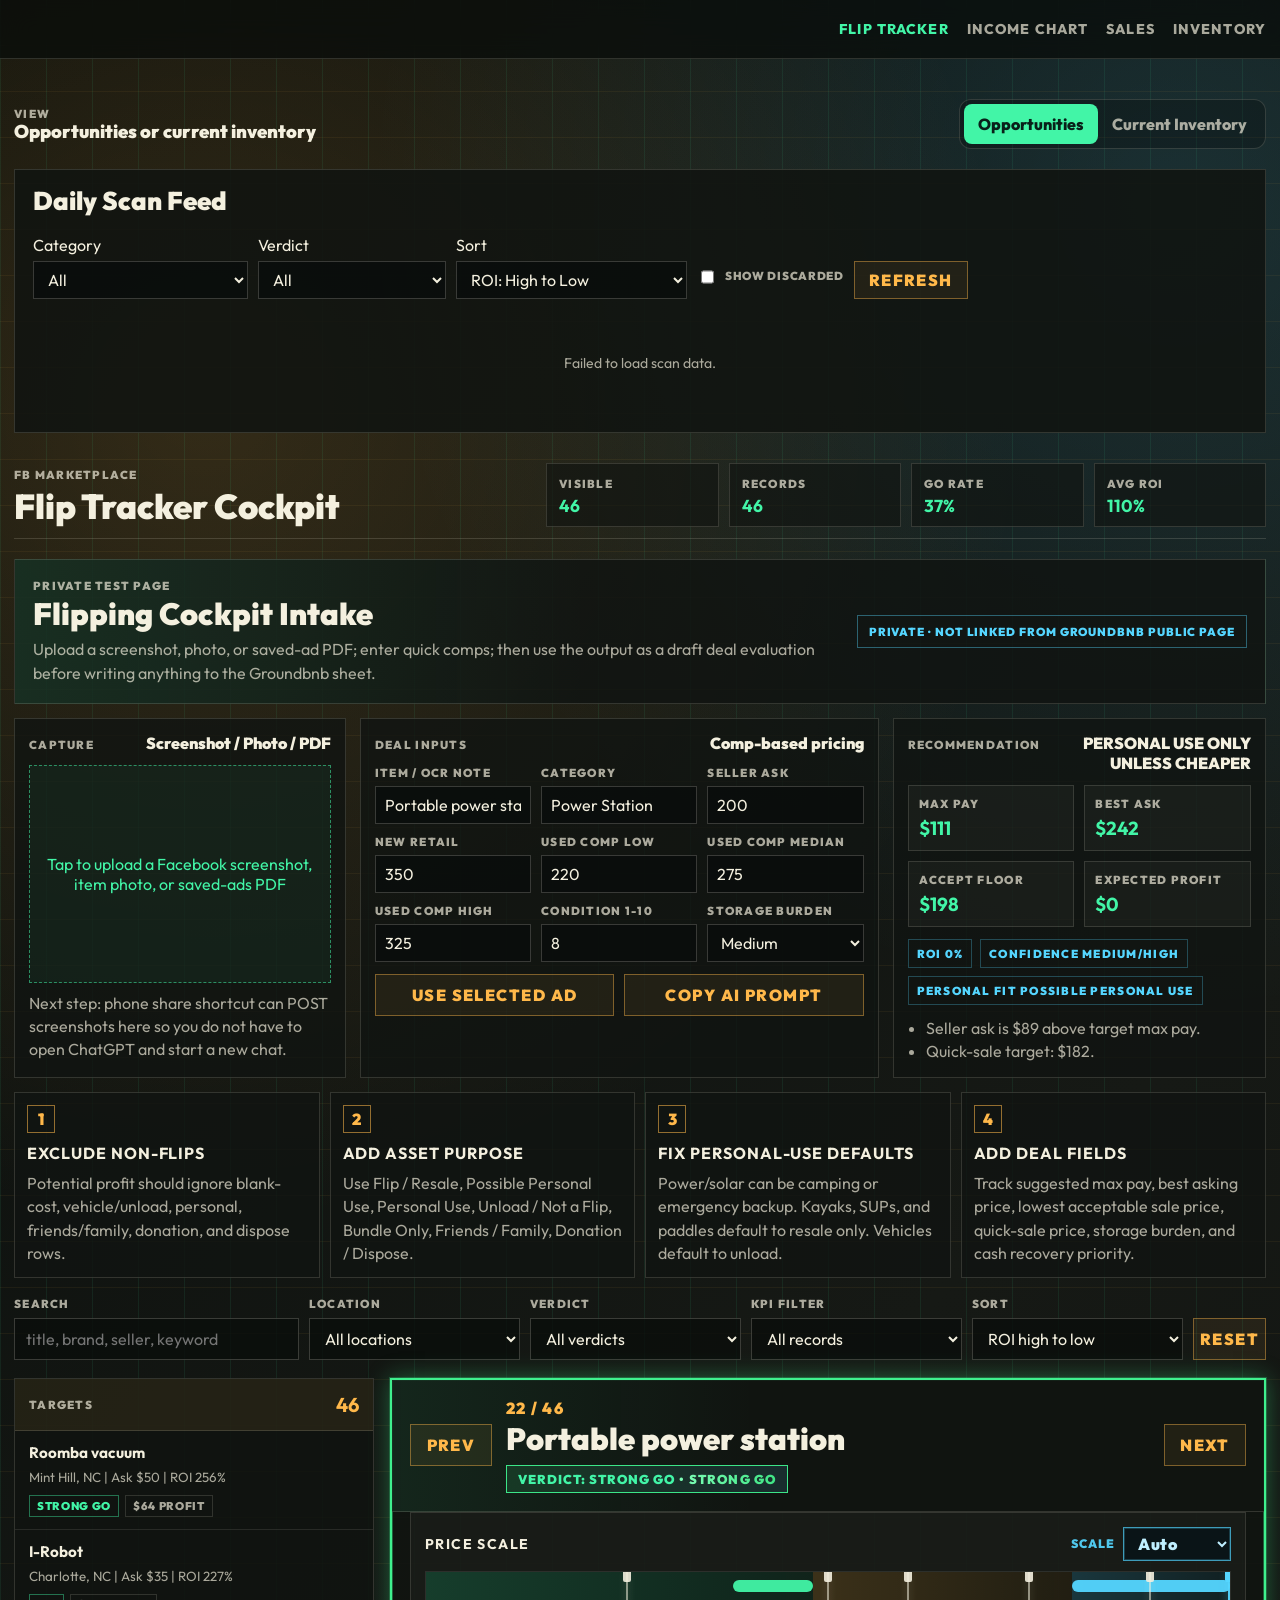
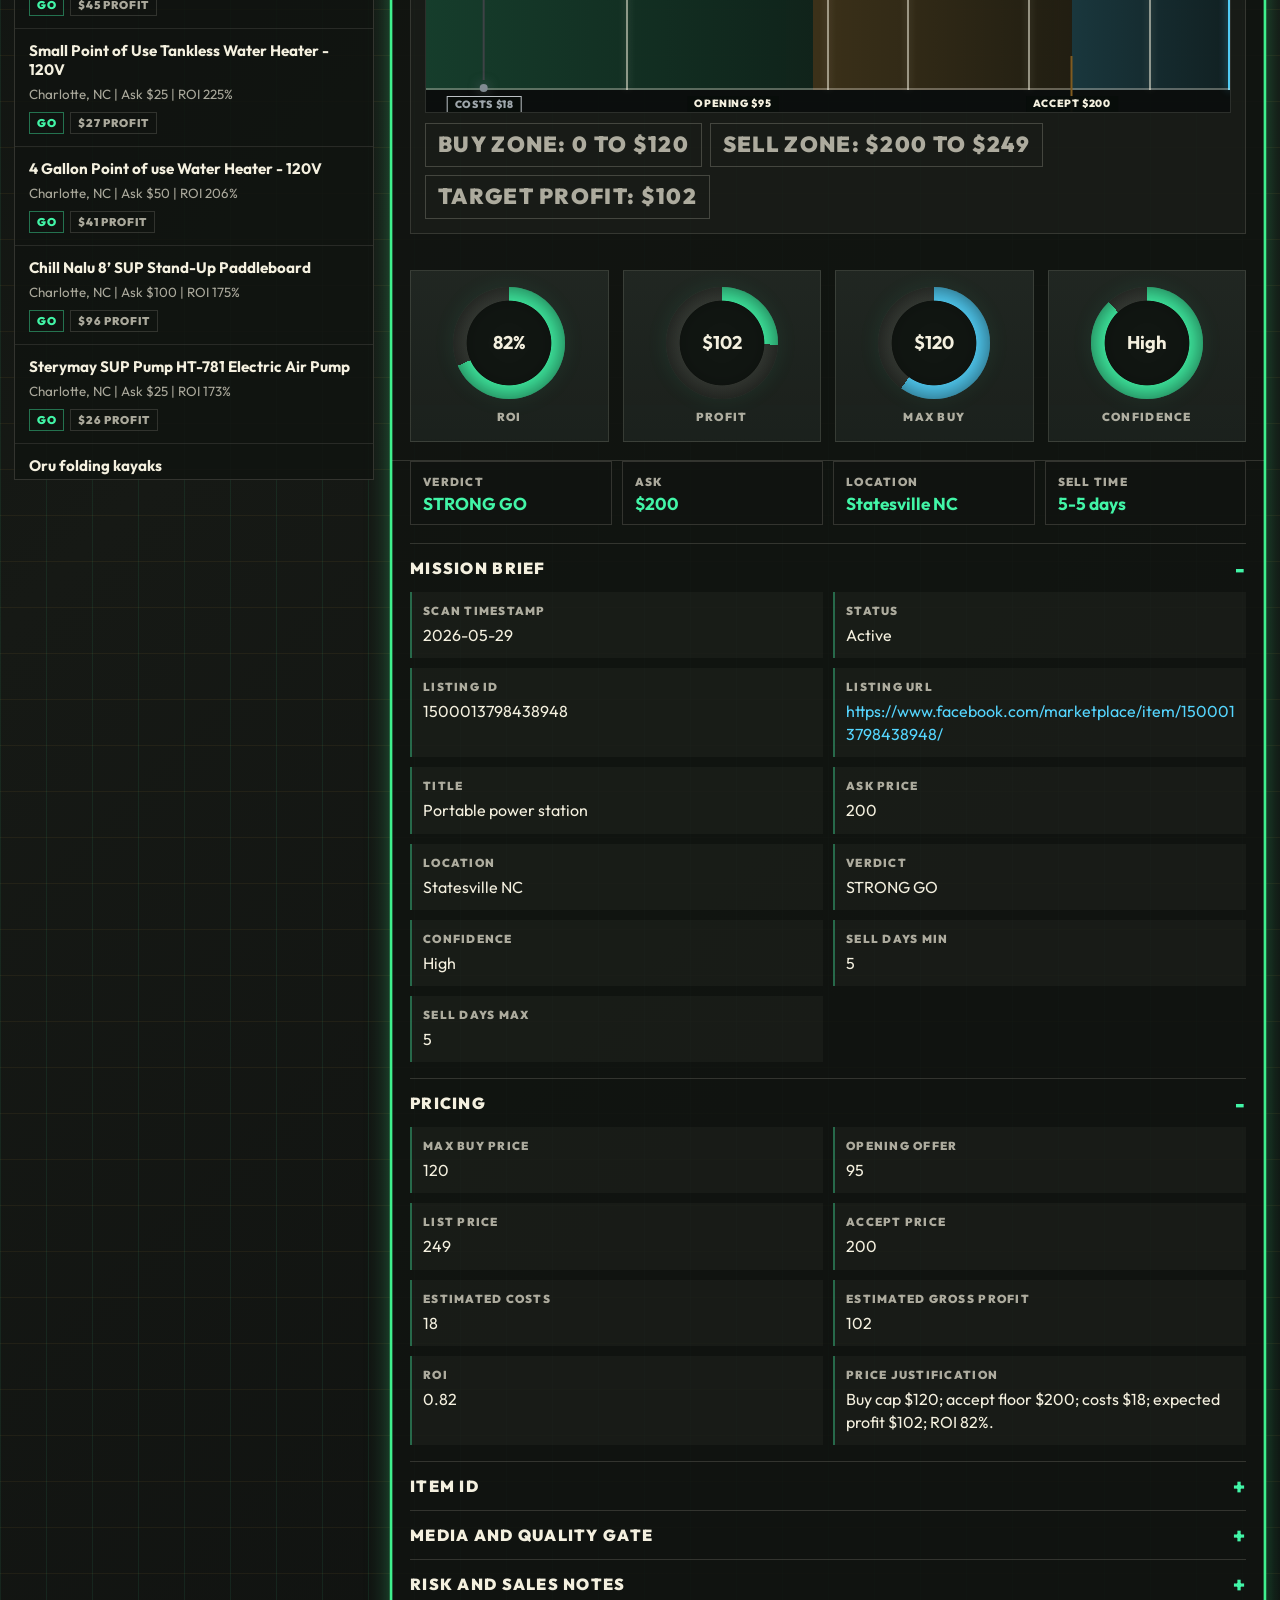
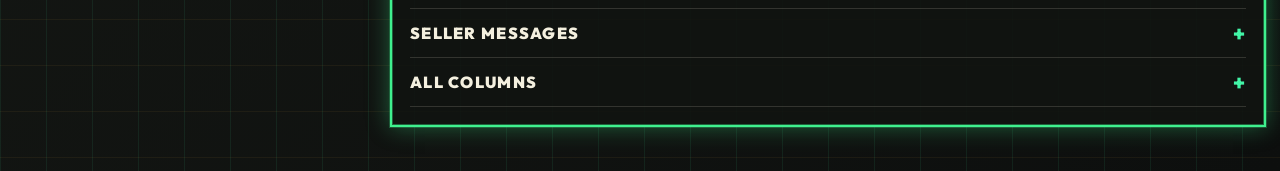
==== flip-tracker.html @ 13d21523 "Refresh inventory pricing assets" ====
<!DOCTYPE html>
<html lang="en">
<head>
    <meta charset="UTF-8">
    <meta name="viewport" content="width=device-width, initial-scale=1.0">
    <title>Flip Tracker Cockpit</title>
    <link rel="preconnect" href="https://fonts.googleapis.com">
    <link rel="preconnect" href="https://fonts.gstatic.com" crossorigin>
    <link href="https://fonts.googleapis.com/css2?family=Outfit:wght@400;600;700;900&display=swap" rel="stylesheet">
    <link rel="stylesheet" href="flip-tracker.css?v=20261014-3">
    <link rel="stylesheet" href="scan-feed.css?v=20260907-1">
</head>
<body>
    <header class="top-header">
        <nav class="header-nav" aria-label="Main menu">
            <a class="header-link active" href="/flip-tracker.html">Flip Tracker</a>
            <a class="header-link" href="/Flipping%20Income%20Chart/">Income Chart</a>
            <a class="header-link" href="/sales-by-month.html">Sales</a>
            <a class="header-link" href="/inventory.html">Inventory</a>
        </nav>
    </header>

    <main class="cockpit-shell">

        <section class="tracker-mode-bar" aria-label="Tracker mode">
            <div>
                <span class="eyebrow">View</span>
                <h2>Opportunities or current inventory</h2>
            </div>
            <div class="tracker-mode-toggle" role="group" aria-label="Tracker view">
                <button type="button" class="mode-toggle active" data-tracker-mode="opportunities">Opportunities</button>
                <button type="button" class="mode-toggle" data-tracker-mode="inventory">Current Inventory</button>
            </div>
        </section>

        <section id="inventory-view" class="inventory-view" hidden aria-live="polite">
            <div class="inventory-view-head">
                <div>
                    <span class="eyebrow">Groundbnb Store</span>
                    <h2>Current inventory</h2>
                    <p id="inventory-source-status">Loading active inventory…</p>
                </div>
                <div class="inventory-view-kpis">
                    <div><span>Active items</span><strong id="inventory-active-count">—</strong></div>
                    <div><span>Cost basis</span><strong id="inventory-cost-basis">—</strong></div>
                    <div><span>Asking value</span><strong id="inventory-asking-value">—</strong></div>
                </div>
            </div>
            <p class="inventory-note">“New price” is a live lookup, not an invented estimate. Use the link on each item to compare your asking price with current new-retail listings.</p>

            <section id="inventory-detail-panel" class="inventory-detail-panel" hidden aria-live="polite">
                <div class="inventory-detail-head">
                    <div>
                        <span class="eyebrow">Inventory price positioning</span>
                        <h3 id="inventory-detail-title">Select an inventory item</h3>
                        <p id="inventory-detail-meta"></p>
                    </div>
                    <a id="inventory-detail-new-link" class="inventory-link" target="_blank" rel="noopener">Look up current new price ↗</a>
                </div>
                <div class="retail-comp-entry">
                    <label for="inventory-retail-price"><span>Current new / retail price</span><input id="inventory-retail-price" type="number" min="0" step="1" inputmode="decimal" placeholder="Enter verified new price"></label>
                    <small>Saved in this browser for this item. The graph updates immediately.</small>
                </div>
                <div class="inventory-price-scale" aria-label="Price positioning scale">
                    <div class="inventory-zone inventory-buy-zone"><span>Buy zone</span><small>Cost basis / capital at risk</small></div>
                    <div class="inventory-zone inventory-hold-zone"><span>Hold zone</span><small>Suggested asking range</small></div>
                    <div class="inventory-zone inventory-sell-zone"><span>Sell zone</span><small>Ask vs. current new retail</small></div>
                    <div id="inventory-price-markers" class="inventory-price-markers"></div>
                </div>
                <div id="inventory-price-legend" class="inventory-price-legend"></div>
            </section>

            <div id="inventory-grid" class="inventory-grid"></div>
        </section>

        <section class="scan-feed-section" id="scan-feed-section" aria-label="Daily scan feed"></section>

        <section class="mission-bar" aria-label="Tracker summary">
            <div class="mission-title">
                <span>FB Marketplace</span>
                <h1>Flip Tracker Cockpit</h1>
            </div>
            <div class="mission-kpis" aria-label="Summary KPIs">
                <div><span>Visible</span><strong id="visible-count">0</strong></div>
                <div><span>Records</span><strong id="total-count">0</strong></div>
                <div><span>GO Rate</span><strong id="go-rate">0%</strong></div>
                <div><span>Avg ROI</span><strong id="avg-roi">0%</strong></div>
            </div>
        </section>

        <section class="private-cockpit" aria-label="Private flipping cockpit intake">
            <div class="cockpit-hero-card">
                <div>
                    <span class="eyebrow">Private test page</span>
                    <h2>Flipping Cockpit Intake</h2>
                    <p>Upload a screenshot, photo, or saved-ad PDF; enter quick comps; then use the output as a draft deal evaluation before writing anything to the Groundbnb sheet.</p>
                </div>
                <div class="privacy-pill">Private · not linked from Groundbnb public page</div>
            </div>

            <div class="cockpit-tool-grid">
                <article class="cockpit-card upload-card">
                    <div class="card-heading">
                        <span>Capture</span>
                        <strong>Screenshot / Photo / PDF</strong>
                    </div>
                    <label class="upload-drop" for="cockpit-file-input">
                        <input id="cockpit-file-input" type="file" accept="image/*,.pdf">
                        <span id="cockpit-file-label">Tap to upload a Facebook screenshot, item photo, or saved-ads PDF</span>
                        <img id="cockpit-preview" alt="Uploaded item preview" hidden>
                    </label>
                    <p class="helper-copy">Next step: phone share shortcut can POST screenshots here so you do not have to open ChatGPT and start a new chat.</p>
                </article>

                <article class="cockpit-card evaluation-card">
                    <div class="card-heading">
                        <span>Deal Inputs</span>
                        <strong>Comp-based pricing</strong>
                    </div>
                    <div class="input-grid compact">
                        <label><span>Item / OCR note</span><input id="cockpit-item-name" value="Portable power station"></label>
                        <label><span>Category</span><input id="cockpit-category" value="Power Station"></label>
                        <label><span>Seller ask</span><input id="cockpit-seller-ask" type="number" inputmode="decimal" value="200"></label>
                        <label><span>New retail</span><input id="cockpit-retail" type="number" inputmode="decimal" value="350"></label>
                        <label><span>Used comp low</span><input id="cockpit-used-low" type="number" inputmode="decimal" value="220"></label>
                        <label><span>Used comp median</span><input id="cockpit-used-median" type="number" inputmode="decimal" value="275"></label>
                        <label><span>Used comp high</span><input id="cockpit-used-high" type="number" inputmode="decimal" value="325"></label>
                        <label><span>Condition 1-10</span><input id="cockpit-condition" type="number" inputmode="decimal" min="1" max="10" value="8"></label>
                        <label><span>Storage burden</span><select id="cockpit-storage"><option>Low</option><option selected>Medium</option><option>High</option><option>Very High</option></select></label>
                    </div>
                    <div class="cockpit-actions">
                        <button id="use-selected-record" class="reset-btn" type="button">Use Selected Ad</button>
                        <button id="copy-cockpit-prompt" class="nav-btn" type="button">Copy AI Prompt</button>
                    </div>
                </article>

                <article class="cockpit-card result-card">
                    <div class="card-heading">
                        <span>Recommendation</span>
                        <strong id="cockpit-recommendation">-</strong>
                    </div>
                    <div class="result-grid">
                        <div><span>Max pay</span><strong id="cockpit-max-pay">$0</strong></div>
                        <div><span>Best ask</span><strong id="cockpit-best-ask">$0</strong></div>
                        <div><span>Accept floor</span><strong id="cockpit-accept-floor">$0</strong></div>
                        <div><span>Expected profit</span><strong id="cockpit-profit">$0</strong></div>
                    </div>
                    <div class="result-meta">
                        <span id="cockpit-roi">ROI -</span>
                        <span id="cockpit-confidence">Confidence -</span>
                        <span id="cockpit-personal-fit">Personal fit -</span>
                    </div>
                    <ul id="cockpit-risk-notes" class="risk-list"></ul>
                </article>
            </div>

            <div class="cleanup-grid" aria-label="Spreadsheet cleanup recommendations">
                <article class="cleanup-card"><span>1</span><strong>Exclude non-flips</strong><p>Potential profit should ignore blank-cost, vehicle/unload, personal, friends/family, donation, and dispose rows.</p></article>
                <article class="cleanup-card"><span>2</span><strong>Add Asset Purpose</strong><p>Use Flip / Resale, Possible Personal Use, Personal Use, Unload / Not a Flip, Bundle Only, Friends / Family, Donation / Dispose.</p></article>
                <article class="cleanup-card"><span>3</span><strong>Fix personal-use defaults</strong><p>Power/solar can be camping or emergency backup. Kayaks, SUPs, and paddles default to resale only. Vehicles default to unload.</p></article>
                <article class="cleanup-card"><span>4</span><strong>Add deal fields</strong><p>Track suggested max pay, best asking price, lowest acceptable sale price, quick-sale price, storage burden, and cash recovery priority.</p></article>
            </div>
        </section>

        <section class="control-deck" aria-label="Filters and sorting">
            <label>
                <span>Search</span>
                <input id="search-input" type="search" placeholder="title, brand, seller, keyword">
            </label>
            <label>
                <span>Location</span>
                <select id="location-filter"></select>
            </label>
            <label>
                <span>Verdict</span>
                <select id="verdict-filter"></select>
            </label>
            <label>
                <span>KPI Filter</span>
                <select id="kpi-filter">
                    <option value="all">All records</option>
                    <option value="go">GO only</option>
                    <option value="roi60">ROI 60%+</option>
                    <option value="profit50">Profit $50+</option>
                    <option value="ask100">Ask $100 or less</option>
                    <option value="caution">Caution / no-go</option>
                </select>
            </label>
            <label>
                <span>Sort</span>
                <select id="sort-select">
                    <option value="roi-desc">ROI high to low</option>
                    <option value="profit-desc">Profit high to low</option>
                    <option value="ask-asc">Ask low to high</option>
                    <option value="ask-desc">Ask high to low</option>
                    <option value="maxbuy-asc">Max buy low to high</option>
                    <option value="days-asc">Fastest sell time</option>
                    <option value="location-asc">Location A-Z</option>
                    <option value="title-asc">Title A-Z</option>
                </select>
            </label>
            <button class="reset-btn" id="reset-filters" type="button">Reset</button>
        </section>

        <section class="review-grid" aria-label="Record review">
            <aside class="record-rail" aria-label="Filtered records">
                <div class="rail-header">
                    <span>Targets</span>
                    <strong id="rail-count">0</strong>
                </div>
                <div id="record-list" class="record-list"></div>
            </aside>

            <article class="record-panel" aria-live="polite">
                <div class="record-toolbar">
                    <button id="prev-record" class="nav-btn" type="button" aria-label="Previous record">Prev</button>
                    <div>
                        <span id="record-position" class="record-position">0 / 0</span>
                        <h2 id="record-title">No records</h2>
                        <div id="verdict-indicator" class="verdict-indicator">Verdict: -</div>
                    </div>
                    <button id="next-record" class="nav-btn" type="button" aria-label="Next record">Next</button>
                </div>

                <section class="price-scale-panel" aria-label="Price KPI scale">
                    <div class="price-scale-header">
                        <h3>Price Scale</h3>
                        <div class="scale-max-control">
                            <label for="scale-max-select">Scale</label>
                            <select id="scale-max-select">
                                <option value="auto" selected>Auto</option>
                                <option value="100">100</option>
                                <option value="500">500</option>
                                <option value="1000">1000</option>
                                <option value="2000">2000</option>
                                <option value="5000">5000</option>
                            </select>
                        </div>
                    </div>
                    <div class="price-scale-wrap" id="price-scale-wrap">
                        <div class="zone buy-zone" id="buy-zone"></div>
                        <div class="zone caution-zone" id="caution-zone"></div>
                        <div class="zone sell-zone" id="sell-zone"></div>
                        <div class="range-band buy-band" id="buy-band"></div>
                        <div class="range-band sell-band" id="sell-band"></div>
                        <div id="price-guides" class="price-guides"></div>
                        <div class="price-axis"></div>
                        <div id="price-markers" class="price-markers"></div>
                    </div>
                    <div id="price-scale-legend" class="price-scale-legend"></div>
                </section>

                <div class="hud-strip" aria-label="Primary metrics">
                    <div class="gauge">
                        <div class="gauge-face" id="roi-gauge"><strong id="roi-value">0%</strong></div>
                        <span>ROI</span>
                    </div>
                    <div class="gauge">
                        <div class="gauge-face" id="profit-gauge"><strong id="profit-value">$0</strong></div>
                        <span>Profit</span>
                    </div>
                    <div class="gauge">
                        <div class="gauge-face" id="buy-gauge"><strong id="buy-value">$0</strong></div>
                        <span>Max Buy</span>
                    </div>
                    <div class="gauge">
                        <div class="gauge-face" id="confidence-gauge"><strong id="confidence-value">-</strong></div>
                        <span>Confidence</span>
                    </div>
                </div>

                <div class="quick-read" aria-label="Quick record facts">
                    <div><span>Verdict</span><strong id="quick-verdict">-</strong></div>
                    <div><span>Ask</span><strong id="quick-ask">-</strong></div>
                    <div><span>Location</span><strong id="quick-location">-</strong></div>
                    <div><span>Sell Time</span><strong id="quick-days">-</strong></div>
                </div>

                <div id="accordion-zone" class="accordion-zone"></div>
            </article>
        </section>
    </main>

    <script src="scan-db.js?v=20260907-1"></script>
    <script src="scan-feed.js?v=20260907-1"></script>
    <script src="flip-tracker-data.js?v=20260530-1"></script>
    <script src="flip-tracker.js?v=20261014-3"></script>
</body>
</html>
---- flip-tracker.css ----
:root {
    --ink: #f4f0df;
    --muted: rgba(244, 240, 223, 0.68);
    --panel: rgba(16, 20, 17, 0.88);
    --panel-2: rgba(26, 31, 28, 0.92);
    --line: rgba(244, 240, 223, 0.15);
    --hud: #42f5a7;
    --amber: #ffb84a;
    --danger: #ff4d5a;
    --cyan: #55d6ff;
    --steel: #818b92;
    --runway: #0b0e0d;
}

* {
    box-sizing: border-box;
}

body {
    margin: 0;
    min-height: 100vh;
    color: var(--ink);
    font-family: "Outfit", system-ui, sans-serif;
    background:
        linear-gradient(90deg, rgba(66, 245, 167, 0.08) 1px, transparent 1px) 0 0 / 46px 46px,
        linear-gradient(0deg, rgba(255, 184, 74, 0.06) 1px, transparent 1px) 0 0 / 46px 46px,
        radial-gradient(circle at 16% 12%, rgba(255, 184, 74, 0.16), transparent 26%),
        radial-gradient(circle at 92% 6%, rgba(85, 214, 255, 0.14), transparent 24%),
        linear-gradient(135deg, #090d0b 0%, #161915 48%, #0d0f0e 100%);
}

button,
input,
select {
    font: inherit;
}

.top-header {
    position: sticky;
    top: 0;
    z-index: 20;
    border-bottom: 1px solid var(--line);
    background: rgba(9, 13, 11, 0.78);
    backdrop-filter: blur(14px);
}

.header-nav {
    width: min(1480px, calc(100% - 28px));
    min-height: 58px;
    margin: 0 auto;
    display: flex;
    align-items: center;
    justify-content: flex-end;
    gap: 18px;
    flex-wrap: wrap;
}

.header-link {
    color: var(--muted);
    text-decoration: none;
    font-weight: 800;
    font-size: 0.88rem;
    text-transform: uppercase;
    letter-spacing: 0.08em;
}

.header-link:hover,
.header-link:focus-visible,
.header-link.active {
    color: var(--hud);
    outline: none;
}

.cockpit-shell {
    width: min(1480px, calc(100% - 28px));
    margin: 0 auto;
    padding: 24px 0 44px;
}

.mission-bar {
    min-height: 86px;
    display: grid;
    grid-template-columns: minmax(260px, 1fr) minmax(420px, 1.4fr);
    align-items: center;
    gap: 18px;
    border-bottom: 1px solid var(--line);
}

.mission-title span,
.mission-kpis span,
.control-deck span,
.rail-header span,
.quick-read span,
.gauge span,
.field-label {
    display: block;
    color: var(--muted);
    font-size: 0.72rem;
    font-weight: 900;
    letter-spacing: 0.11em;
    text-transform: uppercase;
}

h1,
h2 {
    margin: 0;
    line-height: 1;
}

h1 {
    margin-top: 7px;
    color: var(--ink);
    font-size: clamp(1.55rem, 2.7vw, 2.9rem);
    font-weight: 900;
    letter-spacing: 0;
}

h2 {
    margin-top: 6px;
    font-size: clamp(1.3rem, 2.4vw, 2.2rem);
    font-weight: 900;
}

.mission-kpis {
    display: grid;
    grid-template-columns: repeat(4, minmax(110px, 1fr));
    gap: 10px;
}

.mission-kpis div,
.quick-read div {
    min-height: 58px;
    border: 1px solid var(--line);
    background: rgba(16, 20, 17, 0.64);
    padding: 12px;
}

.mission-kpis strong,
.quick-read strong {
    display: block;
    margin-top: 6px;
    color: var(--hud);
    font-size: clamp(1.02rem, 1.35vw, 1.28rem);
    line-height: 1;
}

.private-cockpit {
    margin: 20px 0 18px;
    display: grid;
    gap: 14px;
}

.cockpit-hero-card,
.cockpit-card,
.cleanup-card {
    border: 1px solid var(--line);
    background: rgba(16, 20, 17, 0.78);
}

.cockpit-hero-card {
    display: flex;
    align-items: center;
    justify-content: space-between;
    gap: 16px;
    padding: 18px;
    background:
        linear-gradient(90deg, rgba(66, 245, 167, 0.11), transparent 46%),
        rgba(16, 20, 17, 0.84);
}

.eyebrow,
.card-heading span,
.input-grid span,
.result-grid span,
.result-meta span {
    display: block;
    color: var(--muted);
    font-size: 0.72rem;
    font-weight: 900;
    letter-spacing: 0.11em;
    text-transform: uppercase;
}

.cockpit-hero-card p,
.helper-copy,
.cleanup-card p {
    margin: 9px 0 0;
    color: var(--muted);
    line-height: 1.45;
}

.privacy-pill {
    flex: 0 0 auto;
    border: 1px solid rgba(85, 214, 255, 0.4);
    color: var(--cyan);
    padding: 8px 11px;
    font-size: 0.72rem;
    font-weight: 900;
    letter-spacing: 0.08em;
    text-transform: uppercase;
}

.cockpit-tool-grid {
    display: grid;
    grid-template-columns: minmax(240px, 0.8fr) minmax(320px, 1.25fr) minmax(260px, 0.9fr);
    gap: 14px;
    align-items: stretch;
}

.cockpit-card {
    padding: 14px;
}

.card-heading {
    display: flex;
    align-items: baseline;
    justify-content: space-between;
    gap: 10px;
    margin-bottom: 12px;
}

.card-heading strong {
    color: var(--ink);
    font-size: 1rem;
    font-weight: 900;
    text-align: right;
}

.upload-drop {
    min-height: 218px;
    display: grid;
    place-items: center;
    gap: 10px;
    border: 1px dashed rgba(66, 245, 167, 0.52);
    background: rgba(66, 245, 167, 0.05);
    color: var(--hud);
    padding: 14px;
    text-align: center;
    cursor: pointer;
}

.upload-drop input {
    position: absolute;
    opacity: 0;
    pointer-events: none;
}

#cockpit-preview {
    max-width: 100%;
    max-height: 190px;
    object-fit: contain;
    border: 1px solid rgba(244, 240, 223, 0.18);
}

.input-grid {
    display: grid;
    grid-template-columns: repeat(3, minmax(0, 1fr));
    gap: 10px;
}

.input-grid input,
.input-grid select {
    width: 100%;
    height: 38px;
    margin-top: 6px;
    border: 1px solid rgba(244, 240, 223, 0.2);
    background: rgba(9, 13, 11, 0.84);
    color: var(--ink);
    padding: 0 9px;
}

.cockpit-actions {
    display: flex;
    gap: 10px;
    margin-top: 12px;
    flex-wrap: wrap;
}

.cockpit-actions .reset-btn,
.cockpit-actions .nav-btn {
    flex: 1 1 160px;
}

.result-grid {
    display: grid;
    grid-template-columns: repeat(2, minmax(0, 1fr));
    gap: 10px;
}

.result-grid div {
    border: 1px solid rgba(244, 240, 223, 0.14);
    background: rgba(244, 240, 223, 0.035);
    padding: 10px;
}

.result-grid strong {
    display: block;
    margin-top: 5px;
    color: var(--hud);
    font-size: 1.18rem;
}

.result-meta {
    display: flex;
    flex-wrap: wrap;
    gap: 8px;
    margin-top: 12px;
}

.result-meta span {
    border: 1px solid rgba(85, 214, 255, 0.28);
    color: var(--cyan);
    padding: 6px 8px;
}

.risk-list {
    margin: 12px 0 0;
    padding-left: 18px;
    color: var(--muted);
    line-height: 1.45;
}

.cleanup-grid {
    display: grid;
    grid-template-columns: repeat(4, minmax(0, 1fr));
    gap: 10px;
}

.cleanup-card {
    min-height: 150px;
    padding: 12px;
}

.cleanup-card > span {
    display: inline-grid;
    place-items: center;
    width: 28px;
    height: 28px;
    margin-bottom: 10px;
    border: 1px solid rgba(255, 184, 74, 0.55);
    color: var(--amber);
    font-weight: 900;
}

.cleanup-card strong {
    display: block;
    color: var(--ink);
    text-transform: uppercase;
    letter-spacing: 0.06em;
}

.control-deck {
    margin: 18px 0;
    display: grid;
    grid-template-columns: minmax(220px, 1.35fr) repeat(4, minmax(150px, 1fr)) auto;
    gap: 10px;
    align-items: end;
}

.control-deck label {
    min-width: 0;
}

.control-deck input,
.control-deck select {
    width: 100%;
    height: 42px;
    margin-top: 7px;
    border: 1px solid rgba(244, 240, 223, 0.2);
    border-radius: 0;
    color: var(--ink);
    background: rgba(9, 13, 11, 0.78);
    padding: 0 11px;
}

.control-deck input:focus,
.control-deck select:focus {
    border-color: var(--hud);
    outline: none;
    box-shadow: 0 0 0 2px rgba(66, 245, 167, 0.12);
}

.reset-btn,
.nav-btn {
    height: 42px;
    border: 1px solid rgba(255, 184, 74, 0.42);
    color: var(--amber);
    background: rgba(255, 184, 74, 0.07);
    font-weight: 900;
    text-transform: uppercase;
    letter-spacing: 0.09em;
    cursor: pointer;
}

.reset-btn:hover,
.nav-btn:hover,
.reset-btn:focus-visible,
.nav-btn:focus-visible {
    border-color: var(--hud);
    color: var(--hud);
    outline: none;
}

.review-grid {
    display: grid;
    grid-template-columns: minmax(280px, 360px) minmax(0, 1fr);
    gap: 16px;
    align-items: start;
}

.record-rail,
.record-panel {
    border: 1px solid var(--line);
    background: var(--panel);
}

.record-panel {
    min-height: 640px;
    border-width: 2px;
}

.record-panel[data-verdict="GO"] {
    border-color: rgba(66, 245, 167, 0.82);
    box-shadow: inset 0 0 0 1px rgba(66, 245, 167, 0.26);
}

.record-panel[data-strong-go="true"] {
    border-color: #3ff08e;
    box-shadow:
        inset 0 0 0 1px rgba(63, 240, 142, 0.36),
        0 0 0 1px rgba(63, 240, 142, 0.24),
        0 0 22px rgba(63, 240, 142, 0.35);
    animation: strong-go-border-pulse 1.8s ease-in-out infinite;
}

.record-panel[data-verdict="CAUTION"] {
    border-color: rgba(255, 184, 74, 0.82);
    box-shadow: inset 0 0 0 1px rgba(255, 184, 74, 0.24);
}

.record-panel[data-verdict="NO-GO"] {
    border-color: rgba(255, 77, 90, 0.82);
    box-shadow: inset 0 0 0 1px rgba(255, 77, 90, 0.24);
}

.record-rail {
    max-height: calc(100vh - 198px);
    position: sticky;
    top: 76px;
    overflow: hidden;
}

.rail-header {
    display: flex;
    align-items: center;
    justify-content: space-between;
    padding: 13px 14px;
    border-bottom: 1px solid var(--line);
    background: rgba(255, 184, 74, 0.08);
}

.rail-header strong {
    color: var(--amber);
    font-size: 1.25rem;
}

.record-list {
    max-height: calc(100vh - 248px);
    overflow: auto;
}

.record-item {
    width: 100%;
    border: 0;
    border-bottom: 1px solid rgba(244, 240, 223, 0.1);
    color: var(--ink);
    background: transparent;
    padding: 12px 14px;
    text-align: left;
    cursor: pointer;
}

.record-item:hover,
.record-item:focus-visible,
.record-item.active {
    background: rgba(66, 245, 167, 0.08);
    outline: none;
}

.record-item strong {
    display: block;
    color: var(--ink);
    font-size: 0.95rem;
    line-height: 1.25;
}

.record-item small {
    display: block;
    margin-top: 7px;
    color: var(--muted);
    line-height: 1.35;
}

.record-item .tag-row {
    margin-top: 8px;
    display: flex;
    gap: 6px;
    flex-wrap: wrap;
}

.tag {
    display: inline-flex;
    align-items: center;
    min-height: 22px;
    padding: 2px 7px;
    border: 1px solid rgba(244, 240, 223, 0.14);
    color: var(--muted);
    font-size: 0.7rem;
    font-weight: 900;
    letter-spacing: 0.06em;
    text-transform: uppercase;
}

.tag.go {
    color: var(--hud);
    border-color: rgba(66, 245, 167, 0.42);
}

.tag.caution {
    color: var(--amber);
    border-color: rgba(255, 184, 74, 0.45);
}

.tag.no-go {
    color: var(--danger);
    border-color: rgba(255, 77, 90, 0.45);
}

.record-toolbar {
    display: grid;
    grid-template-columns: 82px 1fr 82px;
    gap: 14px;
    align-items: center;
    padding: 18px;
    border-bottom: 1px solid var(--line);
    background:
        linear-gradient(90deg, rgba(66, 245, 167, 0.08), transparent 42%),
        rgba(16, 20, 17, 0.82);
}

.record-position {
    color: var(--amber);
    font-weight: 900;
    letter-spacing: 0.08em;
}

.verdict-indicator {
    margin-top: 10px;
    display: inline-flex;
    align-items: center;
    min-height: 28px;
    padding: 5px 11px;
    border: 1px solid rgba(244, 240, 223, 0.24);
    background: rgba(16, 20, 17, 0.85);
    color: var(--ink);
    font-size: 0.8rem;
    font-weight: 900;
    letter-spacing: 0.08em;
    text-transform: uppercase;
}

.verdict-indicator.go {
    color: var(--hud);
    border-color: rgba(66, 245, 167, 0.62);
}

.verdict-indicator.caution {
    color: var(--amber);
    border-color: rgba(255, 184, 74, 0.62);
}

.verdict-indicator.no-go {
    color: var(--danger);
    border-color: rgba(255, 77, 90, 0.62);
}

.verdict-indicator.strong-go {
    border-color: rgba(63, 240, 142, 0.95);
    background:
        linear-gradient(90deg, rgba(63, 240, 142, 0.16), rgba(85, 214, 255, 0.12), rgba(63, 240, 142, 0.16)),
        rgba(16, 20, 17, 0.9);
    background-size: 220% 100%;
    animation: strong-go-gradient 2.2s linear infinite;
}

.verdict-indicator.strong-go::after {
    content: " • STRONG GO";
    margin-left: 4px;
    font-weight: 900;
    letter-spacing: 0.09em;
    text-transform: uppercase;
    background: linear-gradient(90deg, #7effb7, #39e27f, #7effb7);
    background-size: 220% 100%;
    -webkit-background-clip: text;
    background-clip: text;
    color: transparent;
    -webkit-text-fill-color: transparent;
    animation: strong-go-gradient 1.8s linear infinite;
}

@keyframes strong-go-gradient {
    0% { background-position: 0% 50%; }
    100% { background-position: 200% 50%; }
}

@keyframes strong-go-border-pulse {
    0%, 100% {
        box-shadow:
            inset 0 0 0 1px rgba(63, 240, 142, 0.32),
            0 0 0 1px rgba(63, 240, 142, 0.2),
            0 0 14px rgba(63, 240, 142, 0.22);
    }
    50% {
        box-shadow:
            inset 0 0 0 1px rgba(63, 240, 142, 0.5),
            0 0 0 1px rgba(63, 240, 142, 0.3),
            0 0 28px rgba(63, 240, 142, 0.45);
    }
}

.hud-strip {
    padding: 18px;
    display: grid;
    grid-template-columns: repeat(4, minmax(138px, 1fr));
    gap: 14px;
    border-bottom: 1px solid var(--line);
}

.gauge {
    min-height: 172px;
    display: grid;
    place-items: center;
    align-content: center;
    gap: 10px;
    background:
        linear-gradient(180deg, rgba(244, 240, 223, 0.04), rgba(244, 240, 223, 0.01)),
        var(--panel-2);
    border: 1px solid rgba(244, 240, 223, 0.12);
}

.gauge-face {
    --pct: 0%;
    --tone: var(--hud);
    width: 112px;
    aspect-ratio: 1;
    border-radius: 50%;
    display: grid;
    place-items: center;
    background:
        radial-gradient(circle at center, #111612 0 53%, transparent 54%),
        conic-gradient(var(--tone) var(--pct), rgba(244, 240, 223, 0.12) 0);
    box-shadow: inset 0 0 28px rgba(0, 0, 0, 0.65), 0 0 22px rgba(66, 245, 167, 0.08);
}

.gauge-face strong {
    max-width: 88px;
    color: var(--ink);
    font-size: 1.15rem;
    line-height: 1;
    text-align: center;
    overflow-wrap: anywhere;
}

.quick-read {
    padding: 0 18px 18px;
    display: grid;
    grid-template-columns: repeat(4, minmax(140px, 1fr));
    gap: 10px;
}

.price-scale-panel {
    margin: 0 18px 18px;
    padding: 14px;
    border: 1px solid rgba(244, 240, 223, 0.13);
    background: rgba(244, 240, 223, 0.03);
}

.price-scale-header {
    display: flex;
    align-items: center;
    justify-content: space-between;
    gap: 12px;
    margin-bottom: 10px;
}

.price-scale-header h3 {
    margin: 0;
    font-size: 0.88rem;
    text-transform: uppercase;
    letter-spacing: 0.1em;
}

.scale-max-control {
    display: inline-flex;
    align-items: center;
    gap: 8px;
    margin-left: auto;
}

.scale-max-control label {
    color: rgba(85, 214, 255, 0.92);
    font-size: 0.76rem;
    font-weight: 900;
    letter-spacing: 0.08em;
    text-transform: uppercase;
}

#scale-max-select {
    min-width: 108px;
    height: 34px;
    border: 1px solid rgba(85, 214, 255, 0.7);
    background: rgba(10, 20, 24, 0.94);
    color: #bfefff;
    font-weight: 900;
    letter-spacing: 0.04em;
    padding: 0 10px;
    box-shadow: inset 0 0 0 1px rgba(85, 214, 255, 0.22);
}

#scale-max-select:focus {
    outline: none;
    border-color: #55d6ff;
    box-shadow: 0 0 0 2px rgba(85, 214, 255, 0.25);
}

.price-scale-wrap {
    position: relative;
    min-height: 142px;
    border: 1px solid rgba(244, 240, 223, 0.14);
    background: rgba(9, 13, 11, 0.82);
    overflow: hidden;
}

.zone {
    position: absolute;
    top: 0;
    bottom: 22px;
}

.buy-zone {
    background: linear-gradient(90deg, rgba(66, 245, 167, 0.2), rgba(66, 245, 167, 0.09));
}

.caution-zone {
    background: linear-gradient(90deg, rgba(255, 184, 74, 0.2), rgba(255, 184, 74, 0.09));
}

.sell-zone {
    background: linear-gradient(90deg, rgba(85, 214, 255, 0.2), rgba(85, 214, 255, 0.09));
}

.range-band {
    position: absolute;
    top: 8px;
    height: 12px;
    border-radius: 999px;
}

.buy-band {
    background: rgba(66, 245, 167, 0.95);
}

.sell-band {
    background: rgba(85, 214, 255, 0.95);
}

.price-axis {
    position: absolute;
    left: 0;
    right: 0;
    bottom: 22px;
    height: 2px;
    background: rgba(244, 240, 223, 0.32);
}

.price-guides {
    position: absolute;
    inset: 0;
    pointer-events: none;
}

.price-guide {
    --x: 0%;
    position: absolute;
    left: var(--x);
    top: 0;
    bottom: 0;
    width: 0;
}

.price-guide::before {
    content: "";
    position: absolute;
    left: -1px;
    top: 0;
    bottom: 22px;
    width: 2px;
    background: rgba(244, 240, 223, 0.55);
    box-shadow: 0 0 8px rgba(244, 240, 223, 0.24);
}

.price-guide::after {
    content: "";
    position: absolute;
    left: -4px;
    top: 0;
    width: 8px;
    height: 10px;
    background: rgba(244, 240, 223, 0.9);
    border-radius: 0 0 2px 2px;
}

.price-guide-100::before {
    left: -2px;
    width: 4px;
    background: rgba(85, 214, 255, 0.95);
    box-shadow: 0 0 10px rgba(85, 214, 255, 0.4);
}

.price-guide-100::after {
    left: -5px;
    width: 10px;
    background: rgba(85, 214, 255, 1);
}

.price-markers {
    position: absolute;
    inset: 0;
}

.price-marker {
    --x: 0%;
    --row: 0;
    --tone: var(--steel);
    position: absolute;
    left: var(--x);
    top: calc(28px + (var(--row) * 28px));
    transform: translateX(-50%);
    display: grid;
    justify-items: center;
    gap: 4px;
}

.price-marker::before {
    content: "";
    width: 2px;
    height: calc(80px - (var(--row) * 10px));
    background: color-mix(in oklab, var(--tone) 60%, black);
}

.price-dot {
    width: 8px;
    height: 8px;
    border-radius: 50%;
    background: var(--tone);
    box-shadow: 0 0 12px color-mix(in oklab, var(--tone) 55%, transparent);
}

.price-chip {
    min-height: 20px;
    padding: 1px 7px;
    border: 1px solid color-mix(in oklab, var(--tone) 52%, white);
    color: color-mix(in oklab, var(--tone) 76%, white);
    background: rgba(9, 13, 11, 0.95);
    font-size: 0.65rem;
    font-weight: 900;
    letter-spacing: 0.06em;
    text-transform: uppercase;
    white-space: nowrap;
}

.price-scale-legend {
    margin-top: 10px;
    display: flex;
    flex-wrap: wrap;
    gap: 8px;
}

.legend-item {
    min-height: 44px;
    padding: 6px 12px;
    border: 1px solid rgba(244, 240, 223, 0.2);
    color: var(--muted);
    font-size: 1.36rem;
    font-weight: 900;
    letter-spacing: 0.06em;
    text-transform: uppercase;
}

.accordion-zone {
    padding: 0 18px 18px;
}

details {
    border-top: 1px solid var(--line);
}

details:last-child {
    border-bottom: 1px solid var(--line);
}

summary {
    min-height: 48px;
    display: flex;
    align-items: center;
    justify-content: space-between;
    gap: 12px;
    color: var(--ink);
    cursor: pointer;
    font-weight: 900;
    text-transform: uppercase;
    letter-spacing: 0.08em;
}

summary::after {
    content: "+";
    color: var(--hud);
    font-size: 1.3rem;
}

details[open] summary::after {
    content: "-";
}

.field-grid {
    padding: 0 0 16px;
    display: grid;
    grid-template-columns: repeat(2, minmax(0, 1fr));
    gap: 10px;
}

.field {
    min-width: 0;
    padding: 11px;
    border-left: 2px solid rgba(66, 245, 167, 0.36);
    background: rgba(244, 240, 223, 0.035);
}

.field-value {
    margin-top: 6px;
    color: var(--ink);
    line-height: 1.45;
    overflow-wrap: anywhere;
    white-space: pre-wrap;
}

.field-value a {
    color: var(--cyan);
    text-decoration: none;
}

.field-value a:hover,
.field-value a:focus-visible {
    text-decoration: underline;
    outline: none;
}

.empty-state {
    padding: 36px 18px;
    color: var(--muted);
    text-align: center;
}

@media (max-width: 1100px) {
    .mission-bar,
    .review-grid,
    .cockpit-tool-grid {
        grid-template-columns: 1fr;
    }

    .cleanup-grid {
        grid-template-columns: repeat(2, minmax(0, 1fr));
    }

    .cockpit-hero-card {
        align-items: flex-start;
        flex-direction: column;
    }

    .record-rail {
        position: static;
        max-height: 360px;
    }

    .record-list {
        max-height: 306px;
    }

    .control-deck {
        grid-template-columns: repeat(2, minmax(0, 1fr));
    }

    .reset-btn {
        grid-column: span 2;
    }
}

@media (max-width: 720px) {
    .top-header {
        position: static;
        backdrop-filter: none;
    }

    .header-nav {
        justify-content: center;
        gap: 12px;
        padding: 8px 0;
    }

    .header-link {
        font-size: 0.95rem;
        padding: 10px 18px;
        border: 1px solid var(--line);
        min-width: 120px;
        text-align: center;
    }

    .header-link.active {
        background: rgba(66, 245, 167, 0.08);
        border-color: var(--hud);
    }

    .mission-kpis,
    .hud-strip,
    .quick-read,
    .field-grid,
    .control-deck,
    .input-grid,
    .result-grid,
    .cleanup-grid {
        grid-template-columns: 1fr 1fr;
    }

    .mission-kpis {
        grid-template-columns: repeat(4, minmax(0, 1fr));
    }

    .mission-kpis div {
        min-height: 60px;
        padding: 10px 6px;
    }

    .mission-kpis strong {
        font-size: 1rem;
    }

    .hud-strip {
        grid-template-columns: 1fr 1fr;
        gap: 10px;
        padding: 12px;
    }

    .gauge {
        min-height: 100px;
        gap: 6px;
    }

    .gauge-face {
        width: 80px;
    }

    .gauge-face strong {
        font-size: 0.95rem;
        max-width: 65px;
    }

    .quick-read {
        grid-template-columns: 1fr 1fr;
        gap: 8px;
        padding: 0 12px 12px;
    }

    .quick-read div {
        min-height: 50px;
        padding: 10px;
    }

    .quick-read strong {
        font-size: 1rem;
    }

    .price-scale-wrap {
        min-height: 220px;
    }

    .reset-btn {
        grid-column: auto;
    }

    .record-toolbar {
        grid-template-columns: 1fr;
        gap: 10px;
        padding: 12px;
    }

    .record-toolbar > div {
        text-align: center;
    }

    .nav-btn {
        width: 100%;
        height: 48px;
        font-size: 0.85rem;
    }

    .record-position {
        font-size: 0.85rem;
    }

    #record-title {
        font-size: 1.2rem;
    }

    .verdict-indicator {
        font-size: 0.75rem;
        padding: 6px 10px;
    }

    .cockpit-shell {
        padding: 12px 0 24px;
    }

    .mission-bar {
        padding-bottom: 12px;
    }

    .mission-title h1 {
        font-size: 1.4rem;
    }

    .private-cockpit {
        margin: 12px 0;
    }

    .cockpit-hero-card {
        padding: 14px;
    }

    .cockpit-hero-card h2 {
        font-size: 1.2rem;
    }

    .privacy-pill {
        font-size: 0.65rem;
    }

    .cockpit-card {
        padding: 12px;
    }

    .card-heading strong {
        font-size: 0.85rem;
    }

    .upload-drop {
        min-height: 140px;
    }

    .input-grid input,
    .input-grid select {
        height: 44px;
        font-size: 16px;
    }

    .result-grid strong {
        font-size: 1rem;
    }

    .result-meta {
        flex-direction: column;
        gap: 6px;
    }

    .result-meta span {
        font-size: 0.65rem;
        text-align: center;
    }

    .cleanup-card {
        min-height: 100px;
        padding: 10px;
    }

    .cleanup-card span {
        width: 24px;
        height: 24px;
        font-size: 0.85rem;
    }

    .control-deck {
        grid-template-columns: 1fr 1fr;
        gap: 8px;
    }

    .control-deck label {
        min-width: 0;
    }

    .control-deck input,
    .control-deck select {
        height: 44px;
        font-size: 16px;
    }

    .review-grid {
        gap: 12px;
    }

    .record-rail {
        max-height: 280px;
    }

    .record-list {
        max-height: 226px;
    }

    .record-item {
        padding: 14px;
    }

    .record-item strong {
        font-size: 0.95rem;
    }

    .tag {
        font-size: 0.65rem;
        padding: 3px 8px;
    }

    .accordion-zone details {
        font-size: 0.85rem;
    }

    .accordion-zone summary {
        padding: 12px;
        font-size: 0.9rem;
    }

    .field-grid {
        grid-template-columns: 1fr;
        gap: 6px;
    }

    .field {
        padding: 8px;
    }

    .field-label {
        font-size: 0.65rem;
    }

    .field-value {
        font-size: 0.85rem;
    }

    .price-scale-panel {
        margin: 0 12px 12px;
        padding: 10px;
    }

    .price-scale-header h3 {
        font-size: 0.8rem;
    }

    .price-scale-header {
        flex-direction: column;
        align-items: flex-start;
        gap: 6px;
    }

    .scale-max-control {
        width: 100%;
    }

    .scale-max-control select {
        width: 100%;
    }
}

@media (max-width: 480px) {
    .mission-kpis {
        grid-template-columns: 1fr 1fr;
        gap: 6px;
    }

    .mission-kpis div {
        min-height: 50px;
        padding: 8px 4px;
    }

    .mission-kpis span {
        font-size: 0.6rem;
    }

    .mission-kpis strong {
        font-size: 0.9rem;
    }

    .hud-strip {
        grid-template-columns: 1fr 1fr;
        gap: 8px;
        padding: 10px;
    }

    .gauge {
        min-height: 80px;
    }

    .gauge-face {
        width: 65px;
    }

    .gauge-face strong {
        font-size: 0.8rem;
        max-width: 50px;
    }

    .gauge span {
        font-size: 0.6rem;
    }

    .quick-read {
        grid-template-columns: 1fr 1fr;
        gap: 6px;
        padding: 0 10px 10px;
    }

    .quick-read div {
        min-height: 42px;
        padding: 8px;
    }

    .quick-read span {
        font-size: 0.6rem;
    }

    .quick-read strong {
        font-size: 0.85rem;
    }

    .control-deck {
        grid-template-columns: 1fr;
    }

    .header-link {
        min-width: 100px;
        padding: 8px 12px;
        font-size: 0.85rem;
    }

    .record-toolbar {
        padding: 10px;
    }

    #record-title {
        font-size: 1.05rem;
    }

    .cockpit-hero-card {
        padding: 12px;
    }

    .cockpit-hero-card h2 {
        font-size: 1.05rem;
    }

    .cockpit-hero-card p {
        font-size: 0.8rem;
    }

    .privacy-pill {
        font-size: 0.6rem;
        padding: 5px 8px;
    }

    .card-heading {
        flex-direction: column;
        align-items: flex-start;
        gap: 4px;
    }

    .card-heading strong {
        text-align: left;
    }

    .result-grid {
        grid-template-columns: 1fr 1fr;
        gap: 6px;
    }

    .result-grid div {
        padding: 8px;
    }

    .result-grid span {
        font-size: 0.6rem;
    }

    .result-grid strong {
        font-size: 0.9rem;
    }
}


/* Inventory mode */
.tracker-mode-bar, .inventory-view { margin: 16px 0; }
.tracker-mode-bar, .inventory-view-head { display:flex; justify-content:space-between; gap:16px; align-items:center; }
.tracker-mode-bar h2, .inventory-view h2 { margin:2px 0 0; font-size:1.15rem; }
.tracker-mode-toggle { display:flex; background:rgba(0,0,0,.25); border:1px solid var(--line); padding:4px; border-radius:12px; }
.mode-toggle { border:0; background:transparent; color:var(--muted); font:inherit; font-weight:800; padding:10px 14px; border-radius:8px; cursor:pointer; }
.mode-toggle.active { color:#092019; background:var(--hud); }
.inventory-view { border:1px solid var(--line); background:rgba(8,18,16,.78); padding:18px; border-radius:14px; }
.inventory-view-head p, .inventory-note { color:var(--muted); margin:6px 0 0; }
.inventory-view-kpis { display:flex; gap:8px; }
.inventory-view-kpis div { border:1px solid var(--line); padding:9px 12px; min-width:104px; }
.inventory-view-kpis span, .inventory-metrics span { display:block; color:var(--muted); font-size:.68rem; text-transform:uppercase; letter-spacing:.08em; }
.inventory-view-kpis strong { color:var(--hud); font-size:1.1rem; }
.inventory-note { border-left:3px solid var(--amber); padding-left:10px; }
.inventory-grid { display:grid; grid-template-columns:repeat(auto-fit,minmax(310px,1fr)); gap:12px; margin-top:14px; }
.inventory-card { border:1px solid var(--line); padding:14px; background:rgba(0,0,0,.18); }
.inventory-card-top { display:flex; justify-content:space-between; gap:10px; }
.inventory-card h3 { margin:4px 0; font-size:1rem; line-height:1.25; }
.inventory-card p { margin:0; color:var(--muted); font-size:.8rem; }
.inventory-category, .inventory-status { color:var(--cyan); font-size:.7rem; font-weight:800; text-transform:uppercase; letter-spacing:.08em; }
.inventory-status { color:var(--hud); white-space:nowrap; }
.inventory-metrics { display:grid; grid-template-columns:repeat(3,1fr); gap:8px; margin-top:12px; }
.inventory-metrics div { background:rgba(255,255,255,.04); padding:8px; }
.inventory-metrics strong { display:block; margin-top:2px; }
.inventory-actions { display:flex; align-items:center; flex-wrap:wrap; gap:10px; margin-top:12px; }
.inventory-link { color:var(--hud); font-weight:800; text-decoration:none; }
.inventory-link.secondary { color:var(--cyan); }
.ask-ratio { color:var(--muted); font-size:.76rem; }
.inventory-action { margin-top:10px !important; color:var(--amber) !important; }
body[data-tracker-mode="inventory"] .scan-feed-section,
body[data-tracker-mode="inventory"] .mission-bar,
body[data-tracker-mode="inventory"] .private-cockpit,
body[data-tracker-mode="inventory"] .control-deck,
body[data-tracker-mode="inventory"] .review-grid { display:none; }
@media (max-width:700px) {
  .tracker-mode-bar, .inventory-view-head { align-items:stretch; flex-direction:column; }
  .inventory-view-kpis { display:grid; grid-template-columns:repeat(3,1fr); }
  .inventory-view-kpis div { min-width:0; }
  .mode-toggle { flex:1; }
}


/* Inventory item price-positioning scale */
.inventory-detail-panel { margin:14px 0; border:1px solid var(--line); background:rgba(0,0,0,.24); padding:15px; }
.inventory-detail-head { display:flex; justify-content:space-between; gap:14px; align-items:flex-start; }
.inventory-detail-head h3 { margin:3px 0; }
.inventory-detail-head p { color:var(--muted); margin:0; }
.retail-comp-entry { display:flex; align-items:end; gap:12px; flex-wrap:wrap; margin:14px 0; }
.retail-comp-entry label { display:grid; gap:5px; color:var(--muted); font-size:.72rem; text-transform:uppercase; letter-spacing:.08em; }
.retail-comp-entry input { width:210px; padding:9px; color:var(--ink); background:var(--panel); border:1px solid var(--line); }
.retail-comp-entry small { color:var(--muted); padding-bottom:10px; }
.inventory-price-scale { position:relative; display:grid; grid-template-columns:35% 30% 35%; height:154px; overflow:hidden; border:1px solid var(--line); }
.inventory-zone { padding:10px; font-size:.72rem; text-transform:uppercase; letter-spacing:.08em; }
.inventory-zone span, .inventory-zone small { display:block; }
.inventory-zone small { margin-top:4px; color:rgba(255,255,255,.6); text-transform:none; letter-spacing:0; }
.inventory-buy-zone { background:rgba(244,88,88,.15); }
.inventory-hold-zone { background:rgba(243,185,64,.15); }
.inventory-sell-zone { background:rgba(51,223,151,.15); text-align:right; }
.inventory-price-markers { position:absolute; inset:0; }
.inventory-marker { position:absolute; bottom:0; width:1px; height:72px; background:currentColor; color:var(--ink); }
.inventory-marker b, .inventory-marker strong { position:absolute; left:5px; white-space:nowrap; font-size:.7rem; }
.inventory-marker b { bottom:47px; color:currentColor; }
.inventory-marker strong { bottom:28px; color:var(--ink); }
.inventory-marker.cost-marker { color:#ff8585; }
.inventory-marker.suggested-marker { color:#ffcc5c; height:95px; }
.inventory-marker.ask-marker { color:var(--hud); height:118px; }
.inventory-marker.retail-marker { color:#e39dff; height:135px; }
.inventory-price-legend { display:flex; flex-wrap:wrap; gap:10px 16px; color:var(--muted); font-size:.76rem; margin-top:8px; }
.inventory-card[role="button"] { cursor:pointer; }
.inventory-card[role="button"]:focus-visible { outline:2px solid var(--hud); outline-offset:2px; }
@media (max-width:700px) { .inventory-metrics { grid-template-columns:repeat(2,1fr); } .inventory-detail-head { flex-direction:column; } .inventory-price-scale { height:170px; } .inventory-marker b { white-space:normal; width:72px; } }
---- scan-feed.css ----
/* Flipper Dashboard — Daily Scan Feed Styles */
.scan-feed-section {
    margin: 20px 0;
    border: 1px solid var(--line);
    background: var(--panel);
    padding: 18px;
}

.scan-feed-header {
    display: flex;
    justify-content: space-between;
    align-items: end;
    margin-bottom: 14px;
    flex-wrap: wrap;
    gap: 12px;
}

.scan-feed-header h2 {
    margin: 0;
    font-size: clamp(1.2rem, 2vw, 1.6rem);
    font-weight: 900;
}

.scan-stats {
    display: flex;
    gap: 14px;
    flex-wrap: wrap;
}

.scan-stat {
    text-align: center;
    padding: 8px 12px;
    border: 1px solid var(--line);
    background: rgba(16, 20, 17, 0.64);
    min-width: 70px;
}

.scan-stat span {
    display: block;
    color: var(--muted);
    font-size: 0.68rem;
    font-weight: 900;
    letter-spacing: 0.08em;
    text-transform: uppercase;
}

.scan-stat strong {
    display: block;
    margin-top: 4px;
    color: var(--hud);
    font-size: 1.1rem;
    font-weight: 900;
}

.scan-filters {
    display: flex;
    gap: 10px;
    margin-bottom: 14px;
    flex-wrap: wrap;
    align-items: end;
}

.scan-filters label {
    min-width: 140px;
}

.scan-filters select,
.scan-filters input {
    width: 100%;
    height: 38px;
    margin-top: 6px;
    border: 1px solid rgba(244, 240, 223, 0.2);
    background: rgba(9, 13, 11, 0.84);
    color: var(--ink);
    padding: 0 10px;
    font: inherit;
}

.scan-filters .reset-btn {
    height: 38px;
    padding: 0 14px;
}

.scan-grid {
    display: grid;
    grid-template-columns: repeat(auto-fill, minmax(320px, 1fr));
    gap: 14px;
}

.scan-card {
    border: 1px solid var(--line);
    background: rgba(16, 20, 17, 0.78);
    padding: 14px;
    display: flex;
    flex-direction: column;
    gap: 10px;
    transition: border-color 0.15s ease;
}

.scan-card:hover {
    border-color: rgba(66, 245, 167, 0.4);
}

.scan-card-top {
    display: flex;
    justify-content: space-between;
    align-items: start;
    gap: 10px;
}

.scan-card-title {
    font-size: 0.95rem;
    font-weight: 700;
    line-height: 1.25;
    color: var(--ink);
    flex: 1;
}

.scan-card-category {
    font-size: 0.68rem;
    font-weight: 900;
    letter-spacing: 0.06em;
    text-transform: uppercase;
    color: var(--muted);
    padding: 3px 7px;
    border: 1px solid var(--line);
    white-space: nowrap;
}

.scan-card-image {
    width: 100%;
    height: 180px;
    object-fit: cover;
    border: 1px solid var(--line);
    background: rgba(9, 13, 11, 0.6);
}

.scan-card-image.placeholder {
    display: flex;
    align-items: center;
    justify-content: center;
    color: var(--muted);
    font-size: 0.8rem;
}

.scan-price-bar {
    display: grid;
    grid-template-columns: 1fr 1fr 1fr;
    gap: 8px;
    text-align: center;
}

.scan-price-item {
    padding: 8px 4px;
    border: 1px solid var(--line);
    background: rgba(9, 13, 11, 0.5);
}

.scan-price-item span {
    display: block;
    color: var(--muted);
    font-size: 0.62rem;
    font-weight: 900;
    letter-spacing: 0.06em;
    text-transform: uppercase;
}

.scan-price-item strong {
    display: block;
    margin-top: 4px;
    font-size: 1.05rem;
    font-weight: 900;
}

.scan-price-item.ask strong { color: var(--amber); }
.scan-price-item.new strong { color: var(--cyan); }
.scan-price-item.percent strong { color: var(--hud); }

.scan-roi-row {
    display: flex;
    justify-content: space-between;
    align-items: center;
    padding: 8px 10px;
    border: 1px solid var(--line);
    background: rgba(9, 13, 11, 0.5);
}

.scan-roi-label {
    color: var(--muted);
    font-size: 0.72rem;
    font-weight: 900;
    letter-spacing: 0.06em;
    text-transform: uppercase;
}

.scan-roi-value {
    font-size: 1.2rem;
    font-weight: 900;
}

.scan-roi-value.high { color: var(--hud); }
.scan-roi-value.medium { color: var(--amber); }
.scan-roi-value.low { color: var(--danger); }

.scan-verdict-row {
    display: flex;
    gap: 8px;
    align-items: center;
}

.scan-verdict {
    padding: 5px 10px;
    font-size: 0.72rem;
    font-weight: 900;
    letter-spacing: 0.06em;
    text-transform: uppercase;
    border: 1px solid;
}

.scan-verdict.go { border-color: var(--hud); color: var(--hud); background: rgba(66, 245, 167, 0.08); }
.scan-verdict.strong-go { border-color: #3ff08e; color: #3ff08e; background: rgba(63, 240, 142, 0.12); }
.scan-verdict.possible { border-color: var(--amber); color: var(--amber); background: rgba(255, 184, 74, 0.08); }
.scan-verdict.no-go { border-color: var(--danger); color: var(--danger); background: rgba(255, 77, 90, 0.08); }

.scan-card-actions {
    display: flex;
    gap: 8px;
    margin-top: auto;
}

.scan-card-actions button {
    flex: 1;
    height: 34px;
    font-size: 0.72rem;
    font-weight: 900;
    letter-spacing: 0.06em;
    text-transform: uppercase;
    cursor: pointer;
    border: 1px solid;
    background: transparent;
}

.scan-card-actions .btn-discard {
    border-color: rgba(255, 77, 90, 0.4);
    color: var(--danger);
}

.scan-card-actions .btn-discard:hover {
    background: rgba(255, 77, 90, 0.1);
}

.scan-card-actions .btn-view {
    border-color: rgba(85, 214, 255, 0.4);
    color: var(--cyan);
}

.scan-card-actions .btn-view:hover {
    background: rgba(85, 214, 255, 0.1);
}

.scan-card-actions .btn-undo {
    border-color: rgba(66, 245, 167, 0.4);
    color: var(--hud);
}

.scan-card-actions .btn-undo:hover {
    background: rgba(66, 245, 167, 0.1);
}

.scan-card.discarded {
    opacity: 0.5;
    border-color: rgba(255, 77, 90, 0.3);
}

.scan-card.discarded .scan-card-title {
    text-decoration: line-through;
    color: var(--muted);
}

.scan-empty {
    grid-column: 1 / -1;
    text-align: center;
    padding: 40px 20px;
    color: var(--muted);
}

.scan-empty-icon {
    font-size: 2rem;
    margin-bottom: 10px;
}

.scan-empty h3 {
    margin: 0 0 8px;
    color: var(--ink);
    font-size: 1.1rem;
}

.scan-empty p {
    margin: 0;
    font-size: 0.88rem;
    line-height: 1.5;
}

.scan-load-more {
    grid-column: 1 / -1;
    text-align: center;
    padding: 10px;
}

.scan-load-more button {
    padding: 10px 24px;
    border: 1px solid rgba(66, 245, 167, 0.4);
    color: var(--hud);
    background: rgba(66, 245, 167, 0.05);
    font-weight: 900;
    letter-spacing: 0.06em;
    text-transform: uppercase;
    cursor: pointer;
}

.scan-load-more button:hover {
    background: rgba(66, 245, 167, 0.12);
}

@media (max-width: 700px) {
    .scan-feed-section {
        margin: 12px 0;
        padding: 12px;
    }

    .scan-feed-header {
        flex-direction: column;
        align-items: flex-start;
        gap: 8px;
        margin-bottom: 10px;
    }

    .scan-feed-header h2 {
        font-size: 1.2rem;
    }

    .scan-stats {
        width: 100%;
        gap: 8px;
    }

    .scan-stat {
        flex: 1;
        min-width: 60px;
        padding: 6px 8px;
    }

    .scan-stat span {
        font-size: 0.6rem;
    }

    .scan-stat strong {
        font-size: 0.95rem;
    }

    .scan-grid {
        grid-template-columns: 1fr;
        gap: 10px;
    }

    .scan-filters {
        flex-direction: column;
        gap: 8px;
        margin-bottom: 10px;
    }

    .scan-filters label {
        min-width: 0;
        width: 100%;
    }

    .scan-filters select,
    .scan-filters input {
        height: 44px;
        font-size: 16px;
    }

    .scan-filters .reset-btn {
        width: 100%;
        height: 44px;
    }

    .scan-card {
        padding: 12px;
        gap: 8px;
    }

    .scan-card-top {
        flex-direction: column;
        gap: 6px;
    }

    .scan-card-title {
        font-size: 0.95rem;
    }

    .scan-card-category {
        align-self: flex-start;
    }

    .scan-card-image {
        height: 160px;
    }

    .scan-price-bar {
        gap: 6px;
    }

    .scan-price-item {
        padding: 6px 4px;
    }

    .scan-price-item span {
        font-size: 0.55rem;
    }

    .scan-price-item strong {
        font-size: 0.95rem;
    }

    .scan-roi-row {
        padding: 6px 8px;
    }

    .scan-roi-label {
        font-size: 0.65rem;
    }

    .scan-roi-value {
        font-size: 1.05rem;
    }

    .scan-verdict {
        font-size: 0.65rem;
        padding: 4px 8px;
    }

    .scan-card-actions {
        gap: 6px;
    }

    .scan-card-actions button {
        height: 40px;
        font-size: 0.7rem;
    }
}

@media (max-width: 480px) {
    .scan-feed-section {
        margin: 8px 0;
        padding: 10px;
    }

    .scan-stats {
        display: grid;
        grid-template-columns: 1fr 1fr;
        gap: 6px;
    }

    .scan-stat {
        min-width: 0;
    }

    .scan-card-image {
        height: 140px;
    }

    .scan-price-bar {
        grid-template-columns: 1fr 1fr 1fr;
        gap: 4px;
    }

    .scan-price-item strong {
        font-size: 0.85rem;
    }

    .scan-card-actions {
        flex-direction: column;
        gap: 6px;
    }

    .scan-card-actions button {
        width: 100%;
        height: 38px;
    }
}
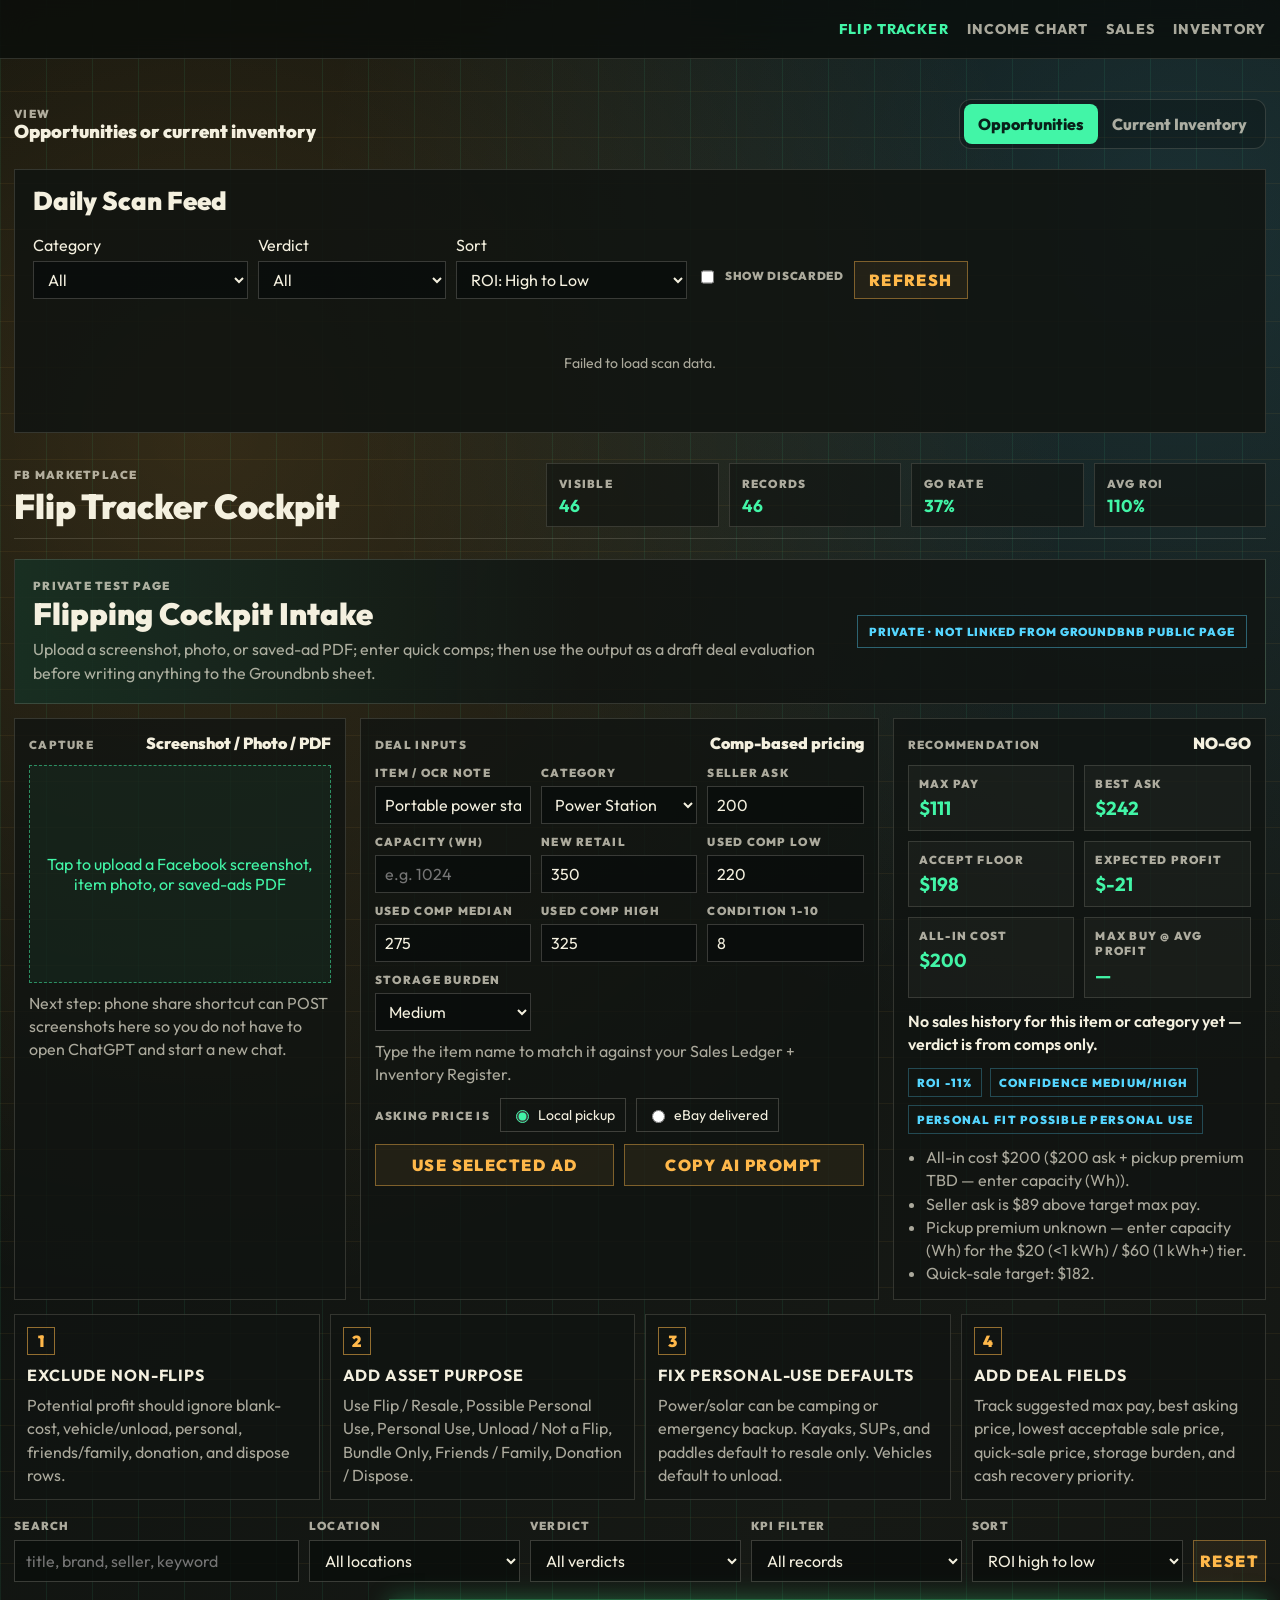
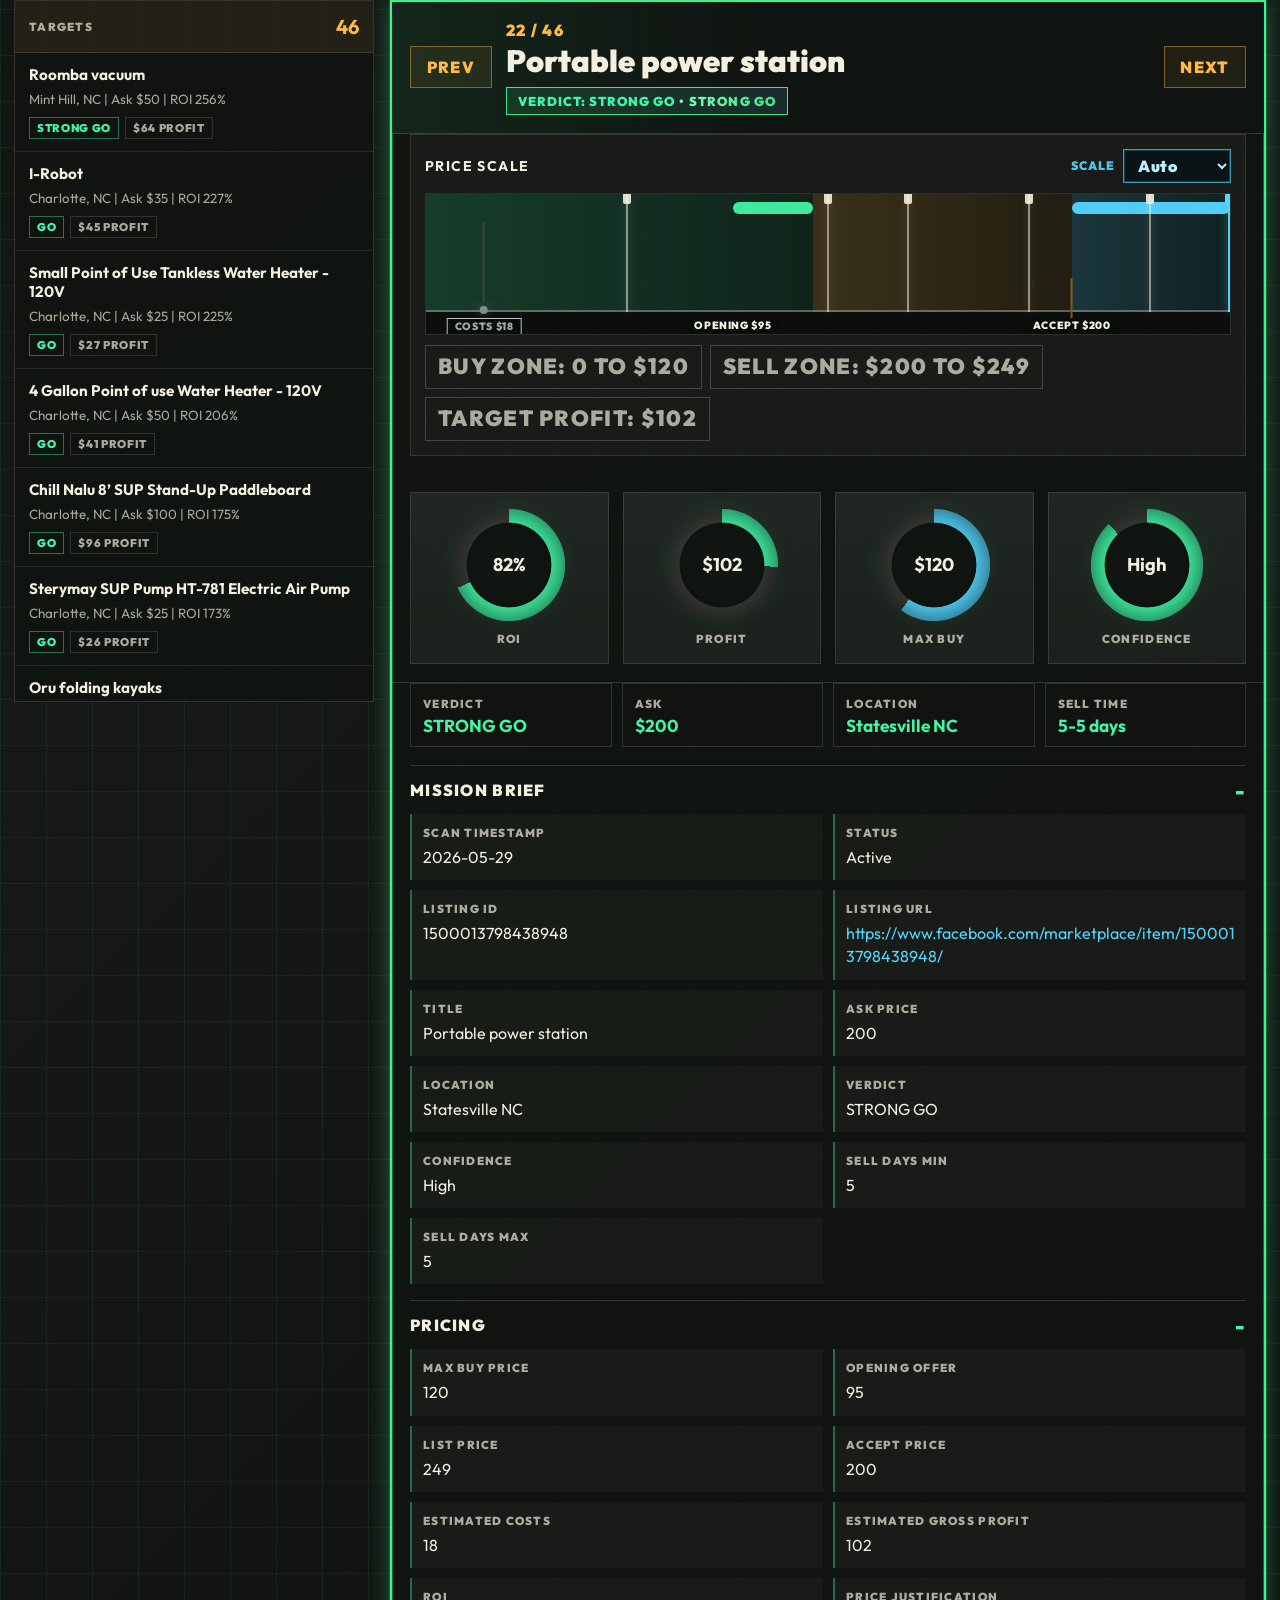
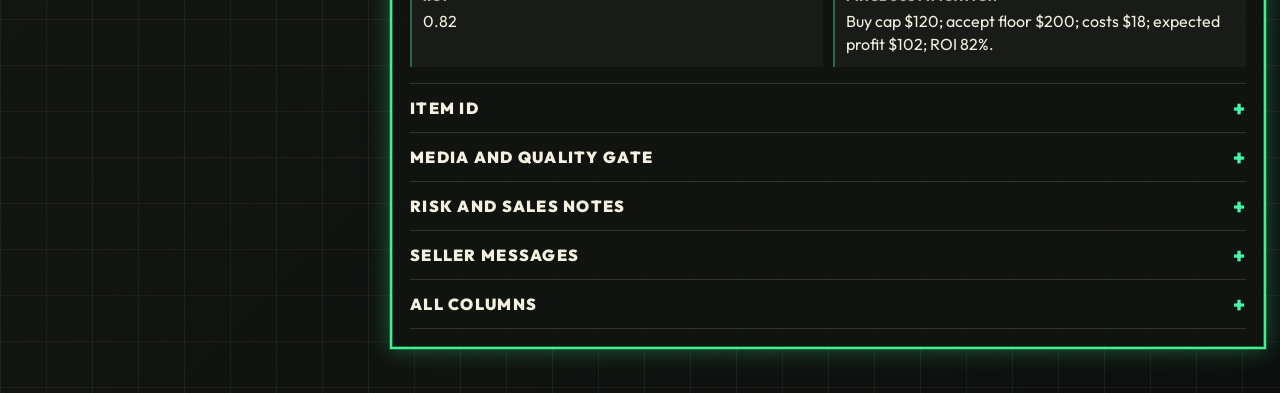
==== commit 4471dea0: "Evaluator: identify from ledger, show track record, all-in verdict - Item name field now fuzzy-match" ====
--- a/flip-tracker.html
+++ b/flip-tracker.html
@@ -7,7 +7,7 @@
     <link rel="preconnect" href="https://fonts.googleapis.com">
     <link rel="preconnect" href="https://fonts.gstatic.com" crossorigin>
     <link href="https://fonts.googleapis.com/css2?family=Outfit:wght@400;600;700;900&display=swap" rel="stylesheet">
-    <link rel="stylesheet" href="flip-tracker.css?v=20261014-3">
+    <link rel="stylesheet" href="flip-tracker-v6.css">
     <link rel="stylesheet" href="scan-feed.css?v=20260907-1">
 </head>
 <body>
@@ -58,8 +58,8 @@
                     <a id="inventory-detail-new-link" class="inventory-link" target="_blank" rel="noopener">Look up current new price ↗</a>
                 </div>
                 <div class="retail-comp-entry">
-                    <label for="inventory-retail-price"><span>Current new / retail price</span><input id="inventory-retail-price" type="number" min="0" step="1" inputmode="decimal" placeholder="Enter verified new price"></label>
-                    <small>Saved in this browser for this item. The graph updates immediately.</small>
+                    <label for="inventory-retail-price"><span>Shared new-price anchor</span><input id="inventory-retail-price" type="number" readonly aria-readonly="true"></label>
+                    <small id="inventory-retail-context">Loaded from Groundbnb Store. Update the New Price Anchor, Basis, and Source columns in Inventory Register.</small>
                 </div>
                 <div class="inventory-price-scale" aria-label="Price positioning scale">
                     <div class="inventory-zone inventory-buy-zone"><span>Buy zone</span><small>Cost basis / capital at risk</small></div>
@@ -118,9 +118,20 @@
                         <strong>Comp-based pricing</strong>
                     </div>
                     <div class="input-grid compact">
-                        <label><span>Item / OCR note</span><input id="cockpit-item-name" value="Portable power station"></label>
-                        <label><span>Category</span><input id="cockpit-category" value="Power Station"></label>
+                        <label class="match-wrap"><span>Item / OCR note</span><input id="cockpit-item-name" value="Portable power station" autocomplete="off"><div id="cockpit-match-list" class="match-list" hidden></div></label>
+                        <label><span>Category</span><select id="cockpit-category">
+                            <option selected>Power Station</option>
+                            <option>Rigid kayak</option>
+                            <option>Inflatable kayak</option>
+                            <option>Inflatable SUP</option>
+                            <option>Rigid SUP</option>
+                            <option>Solar Panels</option>
+                            <option>Paddles</option>
+                            <option>Electronics</option>
+                            <option>Other</option>
+                        </select></label>
                         <label><span>Seller ask</span><input id="cockpit-seller-ask" type="number" inputmode="decimal" value="200"></label>
+                        <label><span>Capacity (Wh)</span><input id="cockpit-capacity" type="number" inputmode="decimal" placeholder="e.g. 1024"></label>
                         <label><span>New retail</span><input id="cockpit-retail" type="number" inputmode="decimal" value="350"></label>
                         <label><span>Used comp low</span><input id="cockpit-used-low" type="number" inputmode="decimal" value="220"></label>
                         <label><span>Used comp median</span><input id="cockpit-used-median" type="number" inputmode="decimal" value="275"></label>
@@ -128,6 +139,27 @@
                         <label><span>Condition 1-10</span><input id="cockpit-condition" type="number" inputmode="decimal" min="1" max="10" value="8"></label>
                         <label><span>Storage burden</span><select id="cockpit-storage"><option>Low</option><option selected>Medium</option><option>High</option><option>Very High</option></select></label>
                     </div>
+                    <p id="cockpit-match-status" class="helper-copy">Type the item name to match it against your Sales Ledger + Inventory Register.</p>
+                    <div class="source-toggle" role="group" aria-label="Asking price source">
+                        <span>Asking price is</span>
+                        <label><input type="radio" name="cockpit-source" value="local" checked> Local pickup</label>
+                        <label><input type="radio" name="cockpit-source" value="ebay"> eBay delivered</label>
+                    </div>
+                    <div id="cockpit-track-record" class="track-record" hidden>
+                        <div class="card-heading">
+                            <span>Your track record</span>
+                            <strong id="cockpit-track-scope">—</strong>
+                        </div>
+                        <div class="track-stats">
+                            <div><span>Units sold</span><strong id="cockpit-tr-units">—</strong></div>
+                            <div><span>Avg paid</span><strong id="cockpit-tr-paid">—</strong></div>
+                            <div><span>Avg sale</span><strong id="cockpit-tr-sale">—</strong></div>
+                            <div><span>Avg profit</span><strong id="cockpit-tr-profit">—</strong></div>
+                            <div><span>Median profit</span><strong id="cockpit-tr-median">—</strong></div>
+                            <div><span>Avg ROI</span><strong id="cockpit-tr-roi">—</strong></div>
+                            <div><span>Avg days to sell</span><strong id="cockpit-tr-days">—</strong></div>
+                        </div>
+                    </div>
                     <div class="cockpit-actions">
                         <button id="use-selected-record" class="reset-btn" type="button">Use Selected Ad</button>
                         <button id="copy-cockpit-prompt" class="nav-btn" type="button">Copy AI Prompt</button>
@@ -144,7 +176,10 @@
                         <div><span>Best ask</span><strong id="cockpit-best-ask">$0</strong></div>
                         <div><span>Accept floor</span><strong id="cockpit-accept-floor">$0</strong></div>
                         <div><span>Expected profit</span><strong id="cockpit-profit">$0</strong></div>
-                    </div>
+                        <div><span>All-in cost</span><strong id="cockpit-all-in">$0</strong></div>
+                        <div><span>Max buy @ avg profit</span><strong id="cockpit-max-buy-avg">—</strong></div>
+                    </div>
+                    <p id="cockpit-verdict-line" class="verdict-line" hidden></p>
                     <div class="result-meta">
                         <span id="cockpit-roi">ROI -</span>
                         <span id="cockpit-confidence">Confidence -</span>
@@ -284,6 +319,6 @@
     <script src="scan-db.js?v=20260907-1"></script>
     <script src="scan-feed.js?v=20260907-1"></script>
     <script src="flip-tracker-data.js?v=20260530-1"></script>
-    <script src="flip-tracker.js?v=20261014-3"></script>
+    <script src="flip-tracker-v9.js"></script>
 </body>
 </html>
--- a/flip-tracker-v6.css
+++ b/flip-tracker-v6.css
@@ -0,0 +1,1622 @@
+:root {
+    --ink: #f4f0df;
+    --muted: rgba(244, 240, 223, 0.68);
+    --panel: rgba(16, 20, 17, 0.88);
+    --panel-2: rgba(26, 31, 28, 0.92);
+    --line: rgba(244, 240, 223, 0.15);
+    --hud: #42f5a7;
+    --amber: #ffb84a;
+    --danger: #ff4d5a;
+    --cyan: #55d6ff;
+    --steel: #818b92;
+    --runway: #0b0e0d;
+}
+
+* {
+    box-sizing: border-box;
+}
+
+body {
+    margin: 0;
+    min-height: 100vh;
+    color: var(--ink);
+    font-family: "Outfit", system-ui, sans-serif;
+    background:
+        linear-gradient(90deg, rgba(66, 245, 167, 0.08) 1px, transparent 1px) 0 0 / 46px 46px,
+        linear-gradient(0deg, rgba(255, 184, 74, 0.06) 1px, transparent 1px) 0 0 / 46px 46px,
+        radial-gradient(circle at 16% 12%, rgba(255, 184, 74, 0.16), transparent 26%),
+        radial-gradient(circle at 92% 6%, rgba(85, 214, 255, 0.14), transparent 24%),
+        linear-gradient(135deg, #090d0b 0%, #161915 48%, #0d0f0e 100%);
+}
+
+button,
+input,
+select {
+    font: inherit;
+}
+
+.top-header {
+    position: sticky;
+    top: 0;
+    z-index: 20;
+    border-bottom: 1px solid var(--line);
+    background: rgba(9, 13, 11, 0.78);
+    backdrop-filter: blur(14px);
+}
+
+.header-nav {
+    width: min(1480px, calc(100% - 28px));
+    min-height: 58px;
+    margin: 0 auto;
+    display: flex;
+    align-items: center;
+    justify-content: flex-end;
+    gap: 18px;
+    flex-wrap: wrap;
+}
+
+.header-link {
+    color: var(--muted);
+    text-decoration: none;
+    font-weight: 800;
+    font-size: 0.88rem;
+    text-transform: uppercase;
+    letter-spacing: 0.08em;
+}
+
+.header-link:hover,
+.header-link:focus-visible,
+.header-link.active {
+    color: var(--hud);
+    outline: none;
+}
+
+.cockpit-shell {
+    width: min(1480px, calc(100% - 28px));
+    margin: 0 auto;
+    padding: 24px 0 44px;
+}
+
+.mission-bar {
+    min-height: 86px;
+    display: grid;
+    grid-template-columns: minmax(260px, 1fr) minmax(420px, 1.4fr);
+    align-items: center;
+    gap: 18px;
+    border-bottom: 1px solid var(--line);
+}
+
+.mission-title span,
+.mission-kpis span,
+.control-deck span,
+.rail-header span,
+.quick-read span,
+.gauge span,
+.field-label {
+    display: block;
+    color: var(--muted);
+    font-size: 0.72rem;
+    font-weight: 900;
+    letter-spacing: 0.11em;
+    text-transform: uppercase;
+}
+
+h1,
+h2 {
+    margin: 0;
+    line-height: 1;
+}
+
+h1 {
+    margin-top: 7px;
+    color: var(--ink);
+    font-size: clamp(1.55rem, 2.7vw, 2.9rem);
+    font-weight: 900;
+    letter-spacing: 0;
+}
+
+h2 {
+    margin-top: 6px;
+    font-size: clamp(1.3rem, 2.4vw, 2.2rem);
+    font-weight: 900;
+}
+
+.mission-kpis {
+    display: grid;
+    grid-template-columns: repeat(4, minmax(110px, 1fr));
+    gap: 10px;
+}
+
+.mission-kpis div,
+.quick-read div {
+    min-height: 58px;
+    border: 1px solid var(--line);
+    background: rgba(16, 20, 17, 0.64);
+    padding: 12px;
+}
+
+.mission-kpis strong,
+.quick-read strong {
+    display: block;
+    margin-top: 6px;
+    color: var(--hud);
+    font-size: clamp(1.02rem, 1.35vw, 1.28rem);
+    line-height: 1;
+}
+
+.private-cockpit {
+    margin: 20px 0 18px;
+    display: grid;
+    gap: 14px;
+}
+
+.cockpit-hero-card,
+.cockpit-card,
+.cleanup-card {
+    border: 1px solid var(--line);
+    background: rgba(16, 20, 17, 0.78);
+}
+
+.cockpit-hero-card {
+    display: flex;
+    align-items: center;
+    justify-content: space-between;
+    gap: 16px;
+    padding: 18px;
+    background:
+        linear-gradient(90deg, rgba(66, 245, 167, 0.11), transparent 46%),
+        rgba(16, 20, 17, 0.84);
+}
+
+.eyebrow,
+.card-heading span,
+.input-grid span,
+.result-grid span,
+.result-meta span {
+    display: block;
+    color: var(--muted);
+    font-size: 0.72rem;
+    font-weight: 900;
+    letter-spacing: 0.11em;
+    text-transform: uppercase;
+}
+
+.cockpit-hero-card p,
+.helper-copy,
+.cleanup-card p {
+    margin: 9px 0 0;
+    color: var(--muted);
+    line-height: 1.45;
+}
+
+.privacy-pill {
+    flex: 0 0 auto;
+    border: 1px solid rgba(85, 214, 255, 0.4);
+    color: var(--cyan);
+    padding: 8px 11px;
+    font-size: 0.72rem;
+    font-weight: 900;
+    letter-spacing: 0.08em;
+    text-transform: uppercase;
+}
+
+.cockpit-tool-grid {
+    display: grid;
+    grid-template-columns: minmax(240px, 0.8fr) minmax(320px, 1.25fr) minmax(260px, 0.9fr);
+    gap: 14px;
+    align-items: stretch;
+}
+
+.cockpit-card {
+    padding: 14px;
+}
+
+.card-heading {
+    display: flex;
+    align-items: baseline;
+    justify-content: space-between;
+    gap: 10px;
+    margin-bottom: 12px;
+}
+
+.card-heading strong {
+    color: var(--ink);
+    font-size: 1rem;
+    font-weight: 900;
+    text-align: right;
+}
+
+.upload-drop {
+    min-height: 218px;
+    display: grid;
+    place-items: center;
+    gap: 10px;
+    border: 1px dashed rgba(66, 245, 167, 0.52);
+    background: rgba(66, 245, 167, 0.05);
+    color: var(--hud);
+    padding: 14px;
+    text-align: center;
+    cursor: pointer;
+}
+
+.upload-drop input {
+    position: absolute;
+    opacity: 0;
+    pointer-events: none;
+}
+
+#cockpit-preview {
+    max-width: 100%;
+    max-height: 190px;
+    object-fit: contain;
+    border: 1px solid rgba(244, 240, 223, 0.18);
+}
+
+.input-grid {
+    display: grid;
+    grid-template-columns: repeat(3, minmax(0, 1fr));
+    gap: 10px;
+}
+
+.input-grid input,
+.input-grid select {
+    width: 100%;
+    height: 38px;
+    margin-top: 6px;
+    border: 1px solid rgba(244, 240, 223, 0.2);
+    background: rgba(9, 13, 11, 0.84);
+    color: var(--ink);
+    padding: 0 9px;
+}
+
+.cockpit-actions {
+    display: flex;
+    gap: 10px;
+    margin-top: 12px;
+    flex-wrap: wrap;
+}
+
+.cockpit-actions .reset-btn,
+.cockpit-actions .nav-btn {
+    flex: 1 1 160px;
+}
+
+.result-grid {
+    display: grid;
+    grid-template-columns: repeat(2, minmax(0, 1fr));
+    gap: 10px;
+}
+
+.result-grid div {
+    border: 1px solid rgba(244, 240, 223, 0.14);
+    background: rgba(244, 240, 223, 0.035);
+    padding: 10px;
+}
+
+.result-grid strong {
+    display: block;
+    margin-top: 5px;
+    color: var(--hud);
+    font-size: 1.18rem;
+}
+
+.result-meta {
+    display: flex;
+    flex-wrap: wrap;
+    gap: 8px;
+    margin-top: 12px;
+}
+
+.result-meta span {
+    border: 1px solid rgba(85, 214, 255, 0.28);
+    color: var(--cyan);
+    padding: 6px 8px;
+}
+
+.risk-list {
+    margin: 12px 0 0;
+    padding-left: 18px;
+    color: var(--muted);
+    line-height: 1.45;
+}
+
+/* Purchase evaluator: ledger matching + track record (2026-11-18) */
+.match-wrap {
+    position: relative;
+}
+
+.match-list {
+    position: absolute;
+    left: 0;
+    right: 0;
+    top: calc(100% + 4px);
+    z-index: 30;
+    display: grid;
+    border: 1px solid rgba(66, 245, 167, 0.45);
+    background: rgba(9, 13, 11, 0.97);
+    box-shadow: 0 10px 28px rgba(0, 0, 0, 0.5);
+}
+
+.match-list[hidden] {
+    display: none;
+}
+
+.match-item {
+    display: grid;
+    gap: 2px;
+    width: 100%;
+    padding: 9px 10px;
+    border: 0;
+    border-bottom: 1px solid var(--line);
+    background: transparent;
+    color: var(--ink);
+    text-align: left;
+    cursor: pointer;
+}
+
+.match-item:last-child {
+    border-bottom: 0;
+}
+
+.match-item:hover,
+.match-item:focus-visible {
+    background: rgba(66, 245, 167, 0.12);
+    outline: none;
+}
+
+.match-item strong {
+    font-size: 0.92rem;
+}
+
+.match-item small {
+    color: var(--muted);
+    font-size: 0.78rem;
+}
+
+.source-toggle {
+    display: flex;
+    align-items: center;
+    flex-wrap: wrap;
+    gap: 10px;
+    margin-top: 12px;
+}
+
+.source-toggle > span {
+    color: var(--muted);
+    font-size: 0.72rem;
+    font-weight: 900;
+    letter-spacing: 0.11em;
+    text-transform: uppercase;
+}
+
+.source-toggle label {
+    display: inline-flex;
+    align-items: center;
+    gap: 6px;
+    border: 1px solid rgba(244, 240, 223, 0.2);
+    padding: 7px 10px;
+    cursor: pointer;
+    font-size: 0.88rem;
+}
+
+.source-toggle input[type="radio"] {
+    accent-color: #42f5a7;
+}
+
+.track-record {
+    margin-top: 12px;
+    border: 1px solid rgba(85, 214, 255, 0.28);
+    background: rgba(85, 214, 255, 0.05);
+    padding: 12px;
+}
+
+.track-record .card-heading {
+    margin-bottom: 8px;
+}
+
+.track-stats {
+    display: grid;
+    grid-template-columns: repeat(auto-fit, minmax(110px, 1fr));
+    gap: 8px;
+}
+
+.track-stats div {
+    border: 1px solid rgba(244, 240, 223, 0.14);
+    background: rgba(244, 240, 223, 0.035);
+    padding: 8px;
+}
+
+.track-stats span {
+    display: block;
+    color: var(--muted);
+    font-size: 0.68rem;
+    font-weight: 900;
+    letter-spacing: 0.08em;
+    text-transform: uppercase;
+}
+
+.track-stats strong {
+    display: block;
+    margin-top: 4px;
+    color: var(--hud);
+    font-size: 1.05rem;
+}
+
+.verdict-line {
+    margin: 12px 0 0;
+    color: var(--ink);
+    line-height: 1.45;
+    font-weight: 600;
+}
+
+.cleanup-grid {
+    display: grid;
+    grid-template-columns: repeat(4, minmax(0, 1fr));
+    gap: 10px;
+}
+
+.cleanup-card {
+    min-height: 150px;
+    padding: 12px;
+}
+
+.cleanup-card > span {
+    display: inline-grid;
+    place-items: center;
+    width: 28px;
+    height: 28px;
+    margin-bottom: 10px;
+    border: 1px solid rgba(255, 184, 74, 0.55);
+    color: var(--amber);
+    font-weight: 900;
+}
+
+.cleanup-card strong {
+    display: block;
+    color: var(--ink);
+    text-transform: uppercase;
+    letter-spacing: 0.06em;
+}
+
+.control-deck {
+    margin: 18px 0;
+    display: grid;
+    grid-template-columns: minmax(220px, 1.35fr) repeat(4, minmax(150px, 1fr)) auto;
+    gap: 10px;
+    align-items: end;
+}
+
+.control-deck label {
+    min-width: 0;
+}
+
+.control-deck input,
+.control-deck select {
+    width: 100%;
+    height: 42px;
+    margin-top: 7px;
+    border: 1px solid rgba(244, 240, 223, 0.2);
+    border-radius: 0;
+    color: var(--ink);
+    background: rgba(9, 13, 11, 0.78);
+    padding: 0 11px;
+}
+
+.control-deck input:focus,
+.control-deck select:focus {
+    border-color: var(--hud);
+    outline: none;
+    box-shadow: 0 0 0 2px rgba(66, 245, 167, 0.12);
+}
+
+.reset-btn,
+.nav-btn {
+    height: 42px;
+    border: 1px solid rgba(255, 184, 74, 0.42);
+    color: var(--amber);
+    background: rgba(255, 184, 74, 0.07);
+    font-weight: 900;
+    text-transform: uppercase;
+    letter-spacing: 0.09em;
+    cursor: pointer;
+}
+
+.reset-btn:hover,
+.nav-btn:hover,
+.reset-btn:focus-visible,
+.nav-btn:focus-visible {
+    border-color: var(--hud);
+    color: var(--hud);
+    outline: none;
+}
+
+.review-grid {
+    display: grid;
+    grid-template-columns: minmax(280px, 360px) minmax(0, 1fr);
+    gap: 16px;
+    align-items: start;
+}
+
+.record-rail,
+.record-panel {
+    border: 1px solid var(--line);
+    background: var(--panel);
+}
+
+.record-panel {
+    min-height: 640px;
+    border-width: 2px;
+}
+
+.record-panel[data-verdict="GO"] {
+    border-color: rgba(66, 245, 167, 0.82);
+    box-shadow: inset 0 0 0 1px rgba(66, 245, 167, 0.26);
+}
+
+.record-panel[data-strong-go="true"] {
+    border-color: #3ff08e;
+    box-shadow:
+        inset 0 0 0 1px rgba(63, 240, 142, 0.36),
+        0 0 0 1px rgba(63, 240, 142, 0.24),
+        0 0 22px rgba(63, 240, 142, 0.35);
+    animation: strong-go-border-pulse 1.8s ease-in-out infinite;
+}
+
+.record-panel[data-verdict="CAUTION"] {
+    border-color: rgba(255, 184, 74, 0.82);
+    box-shadow: inset 0 0 0 1px rgba(255, 184, 74, 0.24);
+}
+
+.record-panel[data-verdict="NO-GO"] {
+    border-color: rgba(255, 77, 90, 0.82);
+    box-shadow: inset 0 0 0 1px rgba(255, 77, 90, 0.24);
+}
+
+.record-rail {
+    max-height: calc(100vh - 198px);
+    position: sticky;
+    top: 76px;
+    overflow: hidden;
+}
+
+.rail-header {
+    display: flex;
+    align-items: center;
+    justify-content: space-between;
+    padding: 13px 14px;
+    border-bottom: 1px solid var(--line);
+    background: rgba(255, 184, 74, 0.08);
+}
+
+.rail-header strong {
+    color: var(--amber);
+    font-size: 1.25rem;
+}
+
+.record-list {
+    max-height: calc(100vh - 248px);
+    overflow: auto;
+}
+
+.record-item {
+    width: 100%;
+    border: 0;
+    border-bottom: 1px solid rgba(244, 240, 223, 0.1);
+    color: var(--ink);
+    background: transparent;
+    padding: 12px 14px;
+    text-align: left;
+    cursor: pointer;
+}
+
+.record-item:hover,
+.record-item:focus-visible,
+.record-item.active {
+    background: rgba(66, 245, 167, 0.08);
+    outline: none;
+}
+
+.record-item strong {
+    display: block;
+    color: var(--ink);
+    font-size: 0.95rem;
+    line-height: 1.25;
+}
+
+.record-item small {
+    display: block;
+    margin-top: 7px;
+    color: var(--muted);
+    line-height: 1.35;
+}
+
+.record-item .tag-row {
+    margin-top: 8px;
+    display: flex;
+    gap: 6px;
+    flex-wrap: wrap;
+}
+
+.tag {
+    display: inline-flex;
+    align-items: center;
+    min-height: 22px;
+    padding: 2px 7px;
+    border: 1px solid rgba(244, 240, 223, 0.14);
+    color: var(--muted);
+    font-size: 0.7rem;
+    font-weight: 900;
+    letter-spacing: 0.06em;
+    text-transform: uppercase;
+}
+
+.tag.go {
+    color: var(--hud);
+    border-color: rgba(66, 245, 167, 0.42);
+}
+
+.tag.caution {
+    color: var(--amber);
+    border-color: rgba(255, 184, 74, 0.45);
+}
+
+.tag.no-go {
+    color: var(--danger);
+    border-color: rgba(255, 77, 90, 0.45);
+}
+
+.record-toolbar {
+    display: grid;
+    grid-template-columns: 82px 1fr 82px;
+    gap: 14px;
+    align-items: center;
+    padding: 18px;
+    border-bottom: 1px solid var(--line);
+    background:
+        linear-gradient(90deg, rgba(66, 245, 167, 0.08), transparent 42%),
+        rgba(16, 20, 17, 0.82);
+}
+
+.record-position {
+    color: var(--amber);
+    font-weight: 900;
+    letter-spacing: 0.08em;
+}
+
+.verdict-indicator {
+    margin-top: 10px;
+    display: inline-flex;
+    align-items: center;
+    min-height: 28px;
+    padding: 5px 11px;
+    border: 1px solid rgba(244, 240, 223, 0.24);
+    background: rgba(16, 20, 17, 0.85);
+    color: var(--ink);
+    font-size: 0.8rem;
+    font-weight: 900;
+    letter-spacing: 0.08em;
+    text-transform: uppercase;
+}
+
+.verdict-indicator.go {
+    color: var(--hud);
+    border-color: rgba(66, 245, 167, 0.62);
+}
+
+.verdict-indicator.caution {
+    color: var(--amber);
+    border-color: rgba(255, 184, 74, 0.62);
+}
+
+.verdict-indicator.no-go {
+    color: var(--danger);
+    border-color: rgba(255, 77, 90, 0.62);
+}
+
+.verdict-indicator.strong-go {
+    border-color: rgba(63, 240, 142, 0.95);
+    background:
+        linear-gradient(90deg, rgba(63, 240, 142, 0.16), rgba(85, 214, 255, 0.12), rgba(63, 240, 142, 0.16)),
+        rgba(16, 20, 17, 0.9);
+    background-size: 220% 100%;
+    animation: strong-go-gradient 2.2s linear infinite;
+}
+
+.verdict-indicator.strong-go::after {
+    content: " • STRONG GO";
+    margin-left: 4px;
+    font-weight: 900;
+    letter-spacing: 0.09em;
+    text-transform: uppercase;
+    background: linear-gradient(90deg, #7effb7, #39e27f, #7effb7);
+    background-size: 220% 100%;
+    -webkit-background-clip: text;
+    background-clip: text;
+    color: transparent;
+    -webkit-text-fill-color: transparent;
+    animation: strong-go-gradient 1.8s linear infinite;
+}
+
+@keyframes strong-go-gradient {
+    0% { background-position: 0% 50%; }
+    100% { background-position: 200% 50%; }
+}
+
+@keyframes strong-go-border-pulse {
+    0%, 100% {
+        box-shadow:
+            inset 0 0 0 1px rgba(63, 240, 142, 0.32),
+            0 0 0 1px rgba(63, 240, 142, 0.2),
+            0 0 14px rgba(63, 240, 142, 0.22);
+    }
+    50% {
+        box-shadow:
+            inset 0 0 0 1px rgba(63, 240, 142, 0.5),
+            0 0 0 1px rgba(63, 240, 142, 0.3),
+            0 0 28px rgba(63, 240, 142, 0.45);
+    }
+}
+
+.hud-strip {
+    padding: 18px;
+    display: grid;
+    grid-template-columns: repeat(4, minmax(138px, 1fr));
+    gap: 14px;
+    border-bottom: 1px solid var(--line);
+}
+
+.gauge {
+    min-height: 172px;
+    display: grid;
+    place-items: center;
+    align-content: center;
+    gap: 10px;
+    background:
+        linear-gradient(180deg, rgba(244, 240, 223, 0.04), rgba(244, 240, 223, 0.01)),
+        var(--panel-2);
+    border: 1px solid rgba(244, 240, 223, 0.12);
+}
+
+.gauge-face {
+    --pct: 0%;
+    --tone: var(--hud);
+    width: 112px;
+    aspect-ratio: 1;
+    border-radius: 50%;
+    display: grid;
+    place-items: center;
+    background:
+        radial-gradient(circle at center, #111612 0 53%, transparent 54%),
+        conic-gradient(var(--tone) var(--pct), rgba(244, 240, 223, 0.12) 0);
+    box-shadow: inset 0 0 28px rgba(0, 0, 0, 0.65), 0 0 22px rgba(66, 245, 167, 0.08);
+}
+
+.gauge-face strong {
+    max-width: 88px;
+    color: var(--ink);
+    font-size: 1.15rem;
+    line-height: 1;
+    text-align: center;
+    overflow-wrap: anywhere;
+}
+
+.quick-read {
+    padding: 0 18px 18px;
+    display: grid;
+    grid-template-columns: repeat(4, minmax(140px, 1fr));
+    gap: 10px;
+}
+
+.price-scale-panel {
+    margin: 0 18px 18px;
+    padding: 14px;
+    border: 1px solid rgba(244, 240, 223, 0.13);
+    background: rgba(244, 240, 223, 0.03);
+}
+
+.price-scale-header {
+    display: flex;
+    align-items: center;
+    justify-content: space-between;
+    gap: 12px;
+    margin-bottom: 10px;
+}
+
+.price-scale-header h3 {
+    margin: 0;
+    font-size: 0.88rem;
+    text-transform: uppercase;
+    letter-spacing: 0.1em;
+}
+
+.scale-max-control {
+    display: inline-flex;
+    align-items: center;
+    gap: 8px;
+    margin-left: auto;
+}
+
+.scale-max-control label {
+    color: rgba(85, 214, 255, 0.92);
+    font-size: 0.76rem;
+    font-weight: 900;
+    letter-spacing: 0.08em;
+    text-transform: uppercase;
+}
+
+#scale-max-select {
+    min-width: 108px;
+    height: 34px;
+    border: 1px solid rgba(85, 214, 255, 0.7);
+    background: rgba(10, 20, 24, 0.94);
+    color: #bfefff;
+    font-weight: 900;
+    letter-spacing: 0.04em;
+    padding: 0 10px;
+    box-shadow: inset 0 0 0 1px rgba(85, 214, 255, 0.22);
+}
+
+#scale-max-select:focus {
+    outline: none;
+    border-color: #55d6ff;
+    box-shadow: 0 0 0 2px rgba(85, 214, 255, 0.25);
+}
+
+.price-scale-wrap {
+    position: relative;
+    min-height: 142px;
+    border: 1px solid rgba(244, 240, 223, 0.14);
+    background: rgba(9, 13, 11, 0.82);
+    overflow: hidden;
+}
+
+.zone {
+    position: absolute;
+    top: 0;
+    bottom: 22px;
+}
+
+.buy-zone {
+    background: linear-gradient(90deg, rgba(66, 245, 167, 0.2), rgba(66, 245, 167, 0.09));
+}
+
+.caution-zone {
+    background: linear-gradient(90deg, rgba(255, 184, 74, 0.2), rgba(255, 184, 74, 0.09));
+}
+
+.sell-zone {
+    background: linear-gradient(90deg, rgba(85, 214, 255, 0.2), rgba(85, 214, 255, 0.09));
+}
+
+.range-band {
+    position: absolute;
+    top: 8px;
+    height: 12px;
+    border-radius: 999px;
+}
+
+.buy-band {
+    background: rgba(66, 245, 167, 0.95);
+}
+
+.sell-band {
+    background: rgba(85, 214, 255, 0.95);
+}
+
+.price-axis {
+    position: absolute;
+    left: 0;
+    right: 0;
+    bottom: 22px;
+    height: 2px;
+    background: rgba(244, 240, 223, 0.32);
+}
+
+.price-guides {
+    position: absolute;
+    inset: 0;
+    pointer-events: none;
+}
+
+.price-guide {
+    --x: 0%;
+    position: absolute;
+    left: var(--x);
+    top: 0;
+    bottom: 0;
+    width: 0;
+}
+
+.price-guide::before {
+    content: "";
+    position: absolute;
+    left: -1px;
+    top: 0;
+    bottom: 22px;
+    width: 2px;
+    background: rgba(244, 240, 223, 0.55);
+    box-shadow: 0 0 8px rgba(244, 240, 223, 0.24);
+}
+
+.price-guide::after {
+    content: "";
+    position: absolute;
+    left: -4px;
+    top: 0;
+    width: 8px;
+    height: 10px;
+    background: rgba(244, 240, 223, 0.9);
+    border-radius: 0 0 2px 2px;
+}
+
+.price-guide-100::before {
+    left: -2px;
+    width: 4px;
+    background: rgba(85, 214, 255, 0.95);
+    box-shadow: 0 0 10px rgba(85, 214, 255, 0.4);
+}
+
+.price-guide-100::after {
+    left: -5px;
+    width: 10px;
+    background: rgba(85, 214, 255, 1);
+}
+
+.price-markers {
+    position: absolute;
+    inset: 0;
+}
+
+.price-marker {
+    --x: 0%;
+    --row: 0;
+    --tone: var(--steel);
+    position: absolute;
+    left: var(--x);
+    top: calc(28px + (var(--row) * 28px));
+    transform: translateX(-50%);
+    display: grid;
+    justify-items: center;
+    gap: 4px;
+}
+
+.price-marker::before {
+    content: "";
+    width: 2px;
+    height: calc(80px - (var(--row) * 10px));
+    background: color-mix(in oklab, var(--tone) 60%, black);
+}
+
+.price-dot {
+    width: 8px;
+    height: 8px;
+    border-radius: 50%;
+    background: var(--tone);
+    box-shadow: 0 0 12px color-mix(in oklab, var(--tone) 55%, transparent);
+}
+
+.price-chip {
+    min-height: 20px;
+    padding: 1px 7px;
+    border: 1px solid color-mix(in oklab, var(--tone) 52%, white);
+    color: color-mix(in oklab, var(--tone) 76%, white);
+    background: rgba(9, 13, 11, 0.95);
+    font-size: 0.65rem;
+    font-weight: 900;
+    letter-spacing: 0.06em;
+    text-transform: uppercase;
+    white-space: nowrap;
+}
+
+.price-scale-legend {
+    margin-top: 10px;
+    display: flex;
+    flex-wrap: wrap;
+    gap: 8px;
+}
+
+.legend-item {
+    min-height: 44px;
+    padding: 6px 12px;
+    border: 1px solid rgba(244, 240, 223, 0.2);
+    color: var(--muted);
+    font-size: 1.36rem;
+    font-weight: 900;
+    letter-spacing: 0.06em;
+    text-transform: uppercase;
+}
+
+.accordion-zone {
+    padding: 0 18px 18px;
+}
+
+details {
+    border-top: 1px solid var(--line);
+}
+
+details:last-child {
+    border-bottom: 1px solid var(--line);
+}
+
+summary {
+    min-height: 48px;
+    display: flex;
+    align-items: center;
+    justify-content: space-between;
+    gap: 12px;
+    color: var(--ink);
+    cursor: pointer;
+    font-weight: 900;
+    text-transform: uppercase;
+    letter-spacing: 0.08em;
+}
+
+summary::after {
+    content: "+";
+    color: var(--hud);
+    font-size: 1.3rem;
+}
+
+details[open] summary::after {
+    content: "-";
+}
+
+.field-grid {
+    padding: 0 0 16px;
+    display: grid;
+    grid-template-columns: repeat(2, minmax(0, 1fr));
+    gap: 10px;
+}
+
+.field {
+    min-width: 0;
+    padding: 11px;
+    border-left: 2px solid rgba(66, 245, 167, 0.36);
+    background: rgba(244, 240, 223, 0.035);
+}
+
+.field-value {
+    margin-top: 6px;
+    color: var(--ink);
+    line-height: 1.45;
+    overflow-wrap: anywhere;
+    white-space: pre-wrap;
+}
+
+.field-value a {
+    color: var(--cyan);
+    text-decoration: none;
+}
+
+.field-value a:hover,
+.field-value a:focus-visible {
+    text-decoration: underline;
+    outline: none;
+}
+
+.empty-state {
+    padding: 36px 18px;
+    color: var(--muted);
+    text-align: center;
+}
+
+@media (max-width: 1100px) {
+    .mission-bar,
+    .review-grid,
+    .cockpit-tool-grid {
+        grid-template-columns: 1fr;
+    }
+
+    .cleanup-grid {
+        grid-template-columns: repeat(2, minmax(0, 1fr));
+    }
+
+    .cockpit-hero-card {
+        align-items: flex-start;
+        flex-direction: column;
+    }
+
+    .record-rail {
+        position: static;
+        max-height: 360px;
+    }
+
+    .record-list {
+        max-height: 306px;
+    }
+
+    .control-deck {
+        grid-template-columns: repeat(2, minmax(0, 1fr));
+    }
+
+    .reset-btn {
+        grid-column: span 2;
+    }
+}
+
+@media (max-width: 720px) {
+    .top-header {
+        position: static;
+        backdrop-filter: none;
+    }
+
+    .header-nav {
+        justify-content: center;
+        gap: 12px;
+        padding: 8px 0;
+    }
+
+    .header-link {
+        font-size: 0.95rem;
+        padding: 10px 18px;
+        border: 1px solid var(--line);
+        min-width: 120px;
+        text-align: center;
+    }
+
+    .header-link.active {
+        background: rgba(66, 245, 167, 0.08);
+        border-color: var(--hud);
+    }
+
+    .mission-kpis,
+    .hud-strip,
+    .quick-read,
+    .field-grid,
+    .control-deck,
+    .input-grid,
+    .result-grid,
+    .cleanup-grid {
+        grid-template-columns: 1fr 1fr;
+    }
+
+    .mission-kpis {
+        grid-template-columns: repeat(4, minmax(0, 1fr));
+    }
+
+    .mission-kpis div {
+        min-height: 60px;
+        padding: 10px 6px;
+    }
+
+    .mission-kpis strong {
+        font-size: 1rem;
+    }
+
+    .hud-strip {
+        grid-template-columns: 1fr 1fr;
+        gap: 10px;
+        padding: 12px;
+    }
+
+    .gauge {
+        min-height: 100px;
+        gap: 6px;
+    }
+
+    .gauge-face {
+        width: 80px;
+    }
+
+    .gauge-face strong {
+        font-size: 0.95rem;
+        max-width: 65px;
+    }
+
+    .quick-read {
+        grid-template-columns: 1fr 1fr;
+        gap: 8px;
+        padding: 0 12px 12px;
+    }
+
+    .quick-read div {
+        min-height: 50px;
+        padding: 10px;
+    }
+
+    .quick-read strong {
+        font-size: 1rem;
+    }
+
+    .price-scale-wrap {
+        min-height: 220px;
+    }
+
+    .reset-btn {
+        grid-column: auto;
+    }
+
+    .record-toolbar {
+        grid-template-columns: 1fr;
+        gap: 10px;
+        padding: 12px;
+    }
+
+    .record-toolbar > div {
+        text-align: center;
+    }
+
+    .nav-btn {
+        width: 100%;
+        height: 48px;
+        font-size: 0.85rem;
+    }
+
+    .record-position {
+        font-size: 0.85rem;
+    }
+
+    #record-title {
+        font-size: 1.2rem;
+    }
+
+    .verdict-indicator {
+        font-size: 0.75rem;
+        padding: 6px 10px;
+    }
+
+    .cockpit-shell {
+        padding: 12px 0 24px;
+    }
+
+    .mission-bar {
+        padding-bottom: 12px;
+    }
+
+    .mission-title h1 {
+        font-size: 1.4rem;
+    }
+
+    .private-cockpit {
+        margin: 12px 0;
+    }
+
+    .cockpit-hero-card {
+        padding: 14px;
+    }
+
+    .cockpit-hero-card h2 {
+        font-size: 1.2rem;
+    }
+
+    .privacy-pill {
+        font-size: 0.65rem;
+    }
+
+    .cockpit-card {
+        padding: 12px;
+    }
+
+    .card-heading strong {
+        font-size: 0.85rem;
+    }
+
+    .upload-drop {
+        min-height: 140px;
+    }
+
+    .input-grid input,
+    .input-grid select {
+        height: 44px;
+        font-size: 16px;
+    }
+
+    .result-grid strong {
+        font-size: 1rem;
+    }
+
+    .result-meta {
+        flex-direction: column;
+        gap: 6px;
+    }
+
+    .result-meta span {
+        font-size: 0.65rem;
+        text-align: center;
+    }
+
+    .cleanup-card {
+        min-height: 100px;
+        padding: 10px;
+    }
+
+    .cleanup-card span {
+        width: 24px;
+        height: 24px;
+        font-size: 0.85rem;
+    }
+
+    .control-deck {
+        grid-template-columns: 1fr 1fr;
+        gap: 8px;
+    }
+
+    .control-deck label {
+        min-width: 0;
+    }
+
+    .control-deck input,
+    .control-deck select {
+        height: 44px;
+        font-size: 16px;
+    }
+
+    .review-grid {
+        gap: 12px;
+    }
+
+    .record-rail {
+        max-height: 280px;
+    }
+
+    .record-list {
+        max-height: 226px;
+    }
+
+    .record-item {
+        padding: 14px;
+    }
+
+    .record-item strong {
+        font-size: 0.95rem;
+    }
+
+    .tag {
+        font-size: 0.65rem;
+        padding: 3px 8px;
+    }
+
+    .accordion-zone details {
+        font-size: 0.85rem;
+    }
+
+    .accordion-zone summary {
+        padding: 12px;
+        font-size: 0.9rem;
+    }
+
+    .field-grid {
+        grid-template-columns: 1fr;
+        gap: 6px;
+    }
+
+    .field {
+        padding: 8px;
+    }
+
+    .field-label {
+        font-size: 0.65rem;
+    }
+
+    .field-value {
+        font-size: 0.85rem;
+    }
+
+    .price-scale-panel {
+        margin: 0 12px 12px;
+        padding: 10px;
+    }
+
+    .price-scale-header h3 {
+        font-size: 0.8rem;
+    }
+
+    .price-scale-header {
+        flex-direction: column;
+        align-items: flex-start;
+        gap: 6px;
+    }
+
+    .scale-max-control {
+        width: 100%;
+    }
+
+    .scale-max-control select {
+        width: 100%;
+    }
+}
+
+@media (max-width: 480px) {
+    .mission-kpis {
+        grid-template-columns: 1fr 1fr;
+        gap: 6px;
+    }
+
+    .mission-kpis div {
+        min-height: 50px;
+        padding: 8px 4px;
+    }
+
+    .mission-kpis span {
+        font-size: 0.6rem;
+    }
+
+    .mission-kpis strong {
+        font-size: 0.9rem;
+    }
+
+    .hud-strip {
+        grid-template-columns: 1fr 1fr;
+        gap: 8px;
+        padding: 10px;
+    }
+
+    .gauge {
+        min-height: 80px;
+    }
+
+    .gauge-face {
+        width: 65px;
+    }
+
+    .gauge-face strong {
+        font-size: 0.8rem;
+        max-width: 50px;
+    }
+
+    .gauge span {
+        font-size: 0.6rem;
+    }
+
+    .quick-read {
+        grid-template-columns: 1fr 1fr;
+        gap: 6px;
+        padding: 0 10px 10px;
+    }
+
+    .quick-read div {
+        min-height: 42px;
+        padding: 8px;
+    }
+
+    .quick-read span {
+        font-size: 0.6rem;
+    }
+
+    .quick-read strong {
+        font-size: 0.85rem;
+    }
+
+    .control-deck {
+        grid-template-columns: 1fr;
+    }
+
+    .header-link {
+        min-width: 100px;
+        padding: 8px 12px;
+        font-size: 0.85rem;
+    }
+
+    .record-toolbar {
+        padding: 10px;
+    }
+
+    #record-title {
+        font-size: 1.05rem;
+    }
+
+    .cockpit-hero-card {
+        padding: 12px;
+    }
+
+    .cockpit-hero-card h2 {
+        font-size: 1.05rem;
+    }
+
+    .cockpit-hero-card p {
+        font-size: 0.8rem;
+    }
+
+    .privacy-pill {
+        font-size: 0.6rem;
+        padding: 5px 8px;
+    }
+
+    .card-heading {
+        flex-direction: column;
+        align-items: flex-start;
+        gap: 4px;
+    }
+
+    .card-heading strong {
+        text-align: left;
+    }
+
+    .result-grid {
+        grid-template-columns: 1fr 1fr;
+        gap: 6px;
+    }
+
+    .result-grid div {
+        padding: 8px;
+    }
+
+    .result-grid span {
+        font-size: 0.6rem;
+    }
+
+    .result-grid strong {
+        font-size: 0.9rem;
+    }
+}
+
+
+/* Inventory mode */
+.tracker-mode-bar, .inventory-view { margin: 16px 0; }
+.tracker-mode-bar, .inventory-view-head { display:flex; justify-content:space-between; gap:16px; align-items:center; }
+.tracker-mode-bar h2, .inventory-view h2 { margin:2px 0 0; font-size:1.15rem; }
+.tracker-mode-toggle { display:flex; background:rgba(0,0,0,.25); border:1px solid var(--line); padding:4px; border-radius:12px; }
+.mode-toggle { border:0; background:transparent; color:var(--muted); font:inherit; font-weight:800; padding:10px 14px; border-radius:8px; cursor:pointer; }
+.mode-toggle.active { color:#092019; background:var(--hud); }
+.inventory-view { border:1px solid var(--line); background:rgba(8,18,16,.78); padding:18px; border-radius:14px; }
+.inventory-view-head p, .inventory-note { color:var(--muted); margin:6px 0 0; }
+.inventory-view-kpis { display:flex; gap:8px; }
+.inventory-view-kpis div { border:1px solid var(--line); padding:9px 12px; min-width:104px; }
+.inventory-view-kpis span, .inventory-metrics span { display:block; color:var(--muted); font-size:.68rem; text-transform:uppercase; letter-spacing:.08em; }
+.inventory-view-kpis strong { color:var(--hud); font-size:1.1rem; }
+.inventory-note { border-left:3px solid var(--amber); padding-left:10px; }
+.inventory-grid { display:grid; grid-template-columns:repeat(auto-fit,minmax(310px,1fr)); gap:12px; margin-top:14px; }
+.inventory-card { border:1px solid var(--line); padding:14px; background:rgba(0,0,0,.18); }
+.inventory-card-top { display:flex; justify-content:space-between; gap:10px; }
+.inventory-card h3 { margin:4px 0; font-size:1rem; line-height:1.25; }
+.inventory-card p { margin:0; color:var(--muted); font-size:.8rem; }
+.inventory-category, .inventory-status { color:var(--cyan); font-size:.7rem; font-weight:800; text-transform:uppercase; letter-spacing:.08em; }
+.inventory-status { color:var(--hud); white-space:nowrap; }
+.inventory-metrics { display:grid; grid-template-columns:repeat(3,1fr); gap:8px; margin-top:12px; }
+.inventory-metrics div { background:rgba(255,255,255,.04); padding:8px; border-left:3px solid transparent; }
+.inventory-metrics strong { display:block; margin-top:2px; }
+.inventory-metrics small { display:block; margin-top:3px; color:var(--muted); font-size:.68rem; }
+.inventory-metric.zone-red { background:rgba(244,88,88,.16); border-left-color:#ff8585; }
+.inventory-metric.zone-red strong { color:#ff9c9c; }
+.inventory-metric.zone-yellow { background:rgba(243,185,64,.16); border-left-color:#ffcc5c; }
+.inventory-metric.zone-yellow strong { color:#ffcc5c; }
+.inventory-metric.zone-green { background:rgba(51,223,151,.14); border-left-color:#6ceba8; }
+.inventory-metric.zone-green strong { color:#6ceba8; }
+.inventory-metric.zone-neutral { border-left-color:var(--muted); }
+.inventory-actions { display:flex; align-items:center; flex-wrap:wrap; gap:10px; margin-top:12px; }
+.inventory-link { color:var(--hud); font-weight:800; text-decoration:none; }
+.inventory-link.secondary { color:var(--cyan); }
+.ask-ratio { color:var(--muted); font-size:.76rem; }
+.inventory-action { margin-top:10px !important; color:var(--amber) !important; }
+body[data-tracker-mode="inventory"] .scan-feed-section,
+body[data-tracker-mode="inventory"] .mission-bar,
+body[data-tracker-mode="inventory"] .private-cockpit,
+body[data-tracker-mode="inventory"] .control-deck,
+body[data-tracker-mode="inventory"] .review-grid { display:none; }
+@media (max-width:700px) {
+  .tracker-mode-bar, .inventory-view-head { align-items:stretch; flex-direction:column; }
+  .inventory-view-kpis { display:grid; grid-template-columns:repeat(3,1fr); }
+  .inventory-view-kpis div { min-width:0; }
+  .mode-toggle { flex:1; }
+}
+
+
+/* Inventory item price-positioning scale */
+.inventory-detail-panel { margin:14px 0; border:1px solid var(--line); background:rgba(0,0,0,.24); padding:15px; }
+.inventory-detail-head { display:flex; justify-content:space-between; gap:14px; align-items:flex-start; }
+.inventory-detail-head h3 { margin:3px 0; }
+.inventory-detail-head p { color:var(--muted); margin:0; }
+.retail-comp-entry { display:flex; align-items:end; gap:12px; flex-wrap:wrap; margin:14px 0; }
+.retail-comp-entry label { display:grid; gap:5px; color:var(--muted); font-size:.72rem; text-transform:uppercase; letter-spacing:.08em; }
+.retail-comp-entry input { width:210px; padding:9px; color:var(--ink); background:var(--panel); border:1px solid var(--line); }
+.retail-comp-entry small { color:var(--muted); padding-bottom:10px; }
+.inventory-price-scale { position:relative; display:grid; grid-template-columns:35% 30% 35%; height:154px; overflow:hidden; border:1px solid var(--line); }
+.inventory-zone { padding:10px; font-size:.72rem; text-transform:uppercase; letter-spacing:.08em; }
+.inventory-zone span, .inventory-zone small { display:block; }
+.inventory-zone small { margin-top:4px; color:rgba(255,255,255,.6); text-transform:none; letter-spacing:0; }
+.inventory-buy-zone { background:rgba(244,88,88,.15); }
+.inventory-hold-zone { background:rgba(243,185,64,.15); }
+.inventory-sell-zone { background:rgba(51,223,151,.15); text-align:right; }
+.inventory-price-markers { position:absolute; inset:0; }
+.inventory-marker { position:absolute; bottom:0; width:1px; height:72px; background:currentColor; color:var(--ink); }
+.inventory-marker b, .inventory-marker strong { position:absolute; left:5px; white-space:nowrap; font-size:.7rem; }
+.inventory-marker b { bottom:47px; color:currentColor; }
+.inventory-marker strong { bottom:28px; color:var(--ink); }
+.inventory-marker.cost-marker { color:#ff8585; }
+.inventory-marker.suggested-marker { color:#ffcc5c; height:95px; }
+.inventory-marker.ask-marker { color:var(--hud); height:118px; }
+.inventory-marker.retail-marker { color:#e39dff; height:150px; left:auto; }
+.inventory-price-legend { display:flex; flex-wrap:wrap; gap:10px 16px; color:var(--muted); font-size:.76rem; margin-top:8px; }
+.inventory-card[role="button"] { cursor:pointer; }
+.inventory-card[role="button"]:focus-visible { outline:2px solid var(--hud); outline-offset:2px; }
+@media (max-width:700px) { .inventory-metrics { grid-template-columns:repeat(2,1fr); } .inventory-detail-head { flex-direction:column; } .inventory-price-scale { height:170px; } .inventory-marker b { white-space:normal; width:72px; } }
